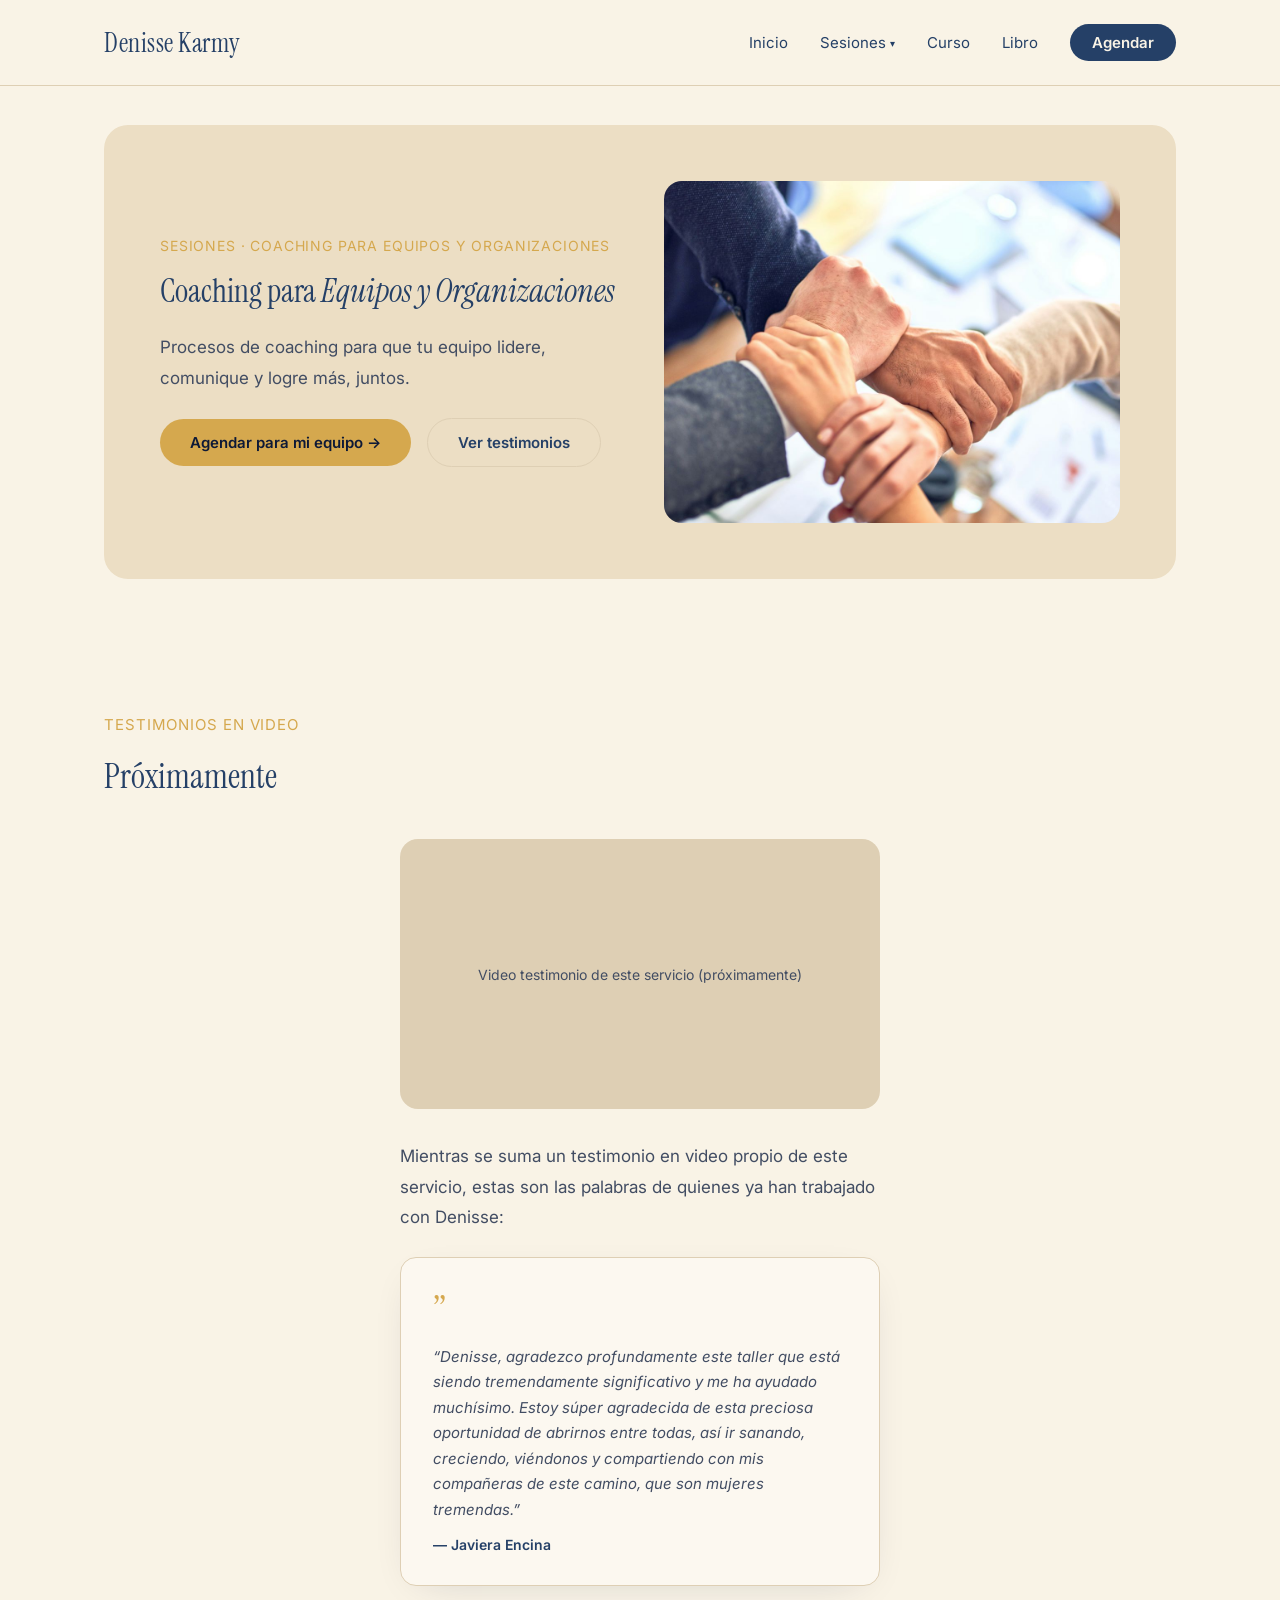
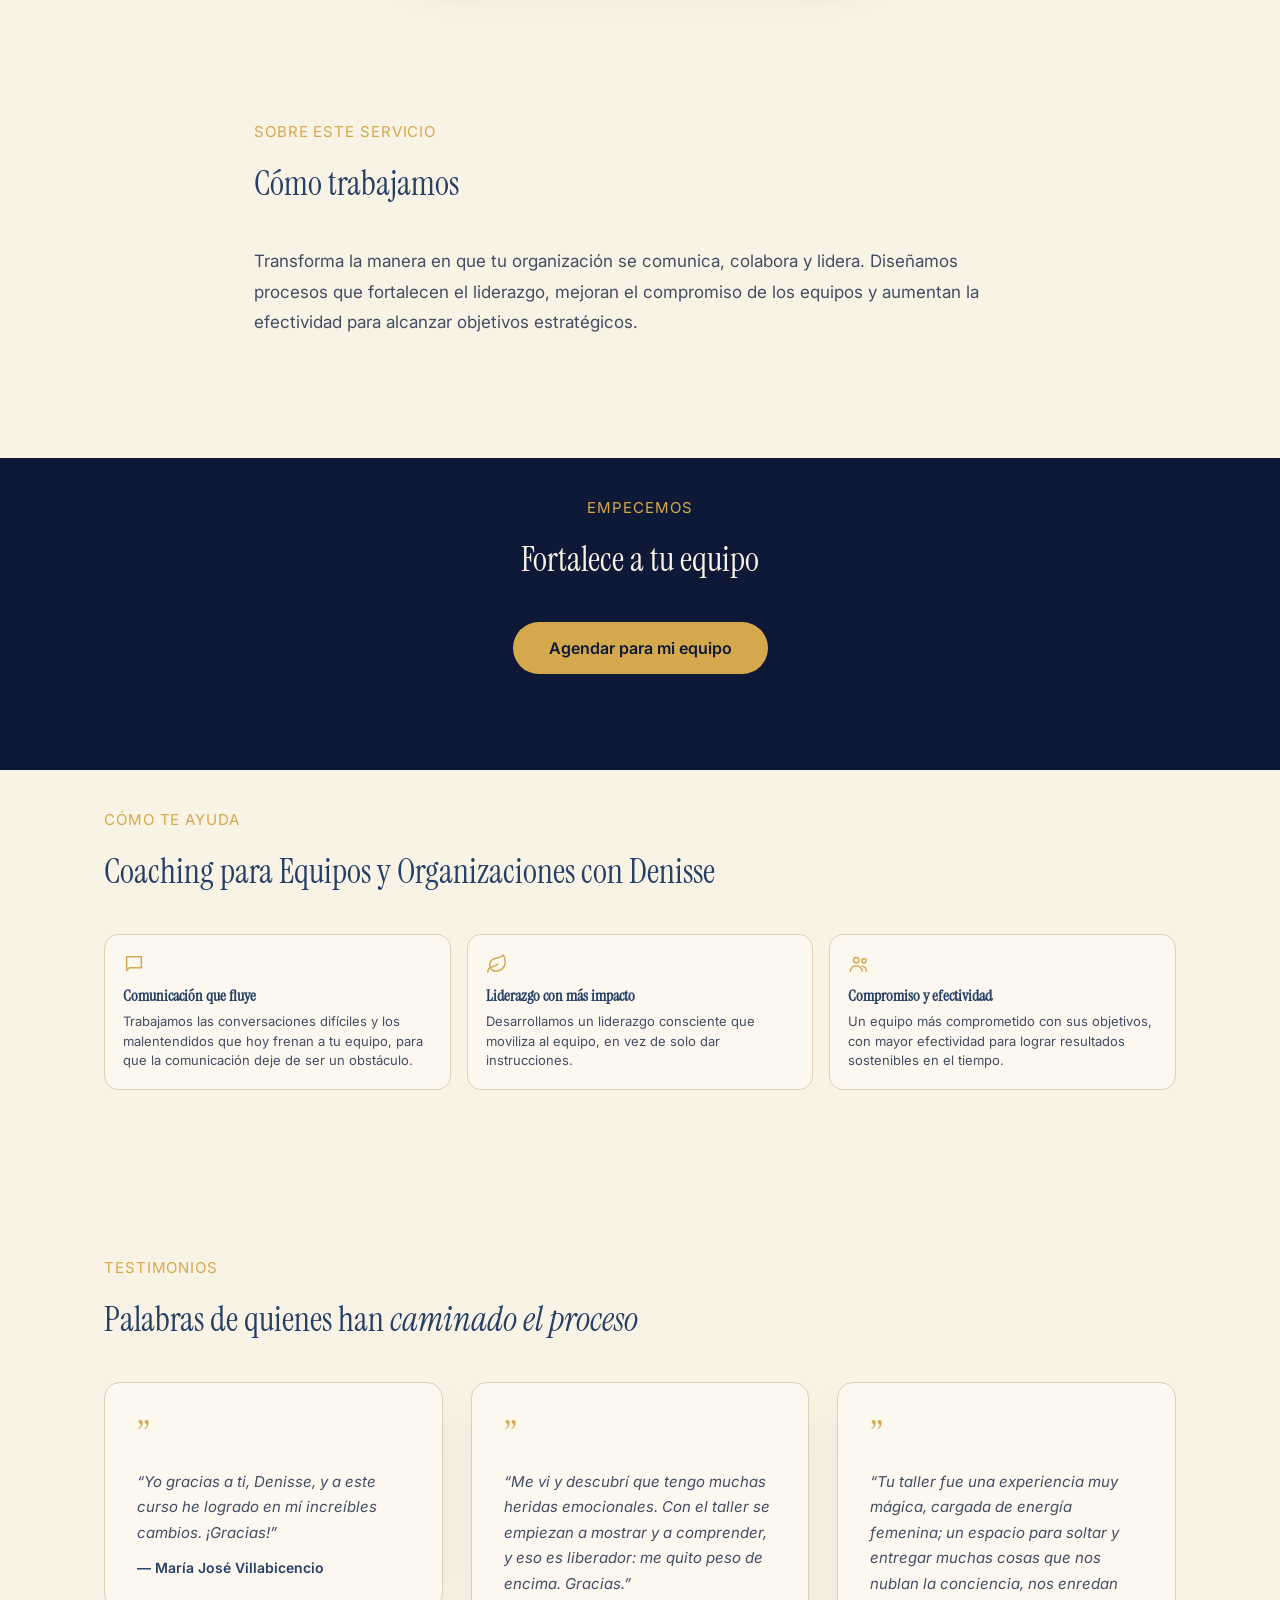
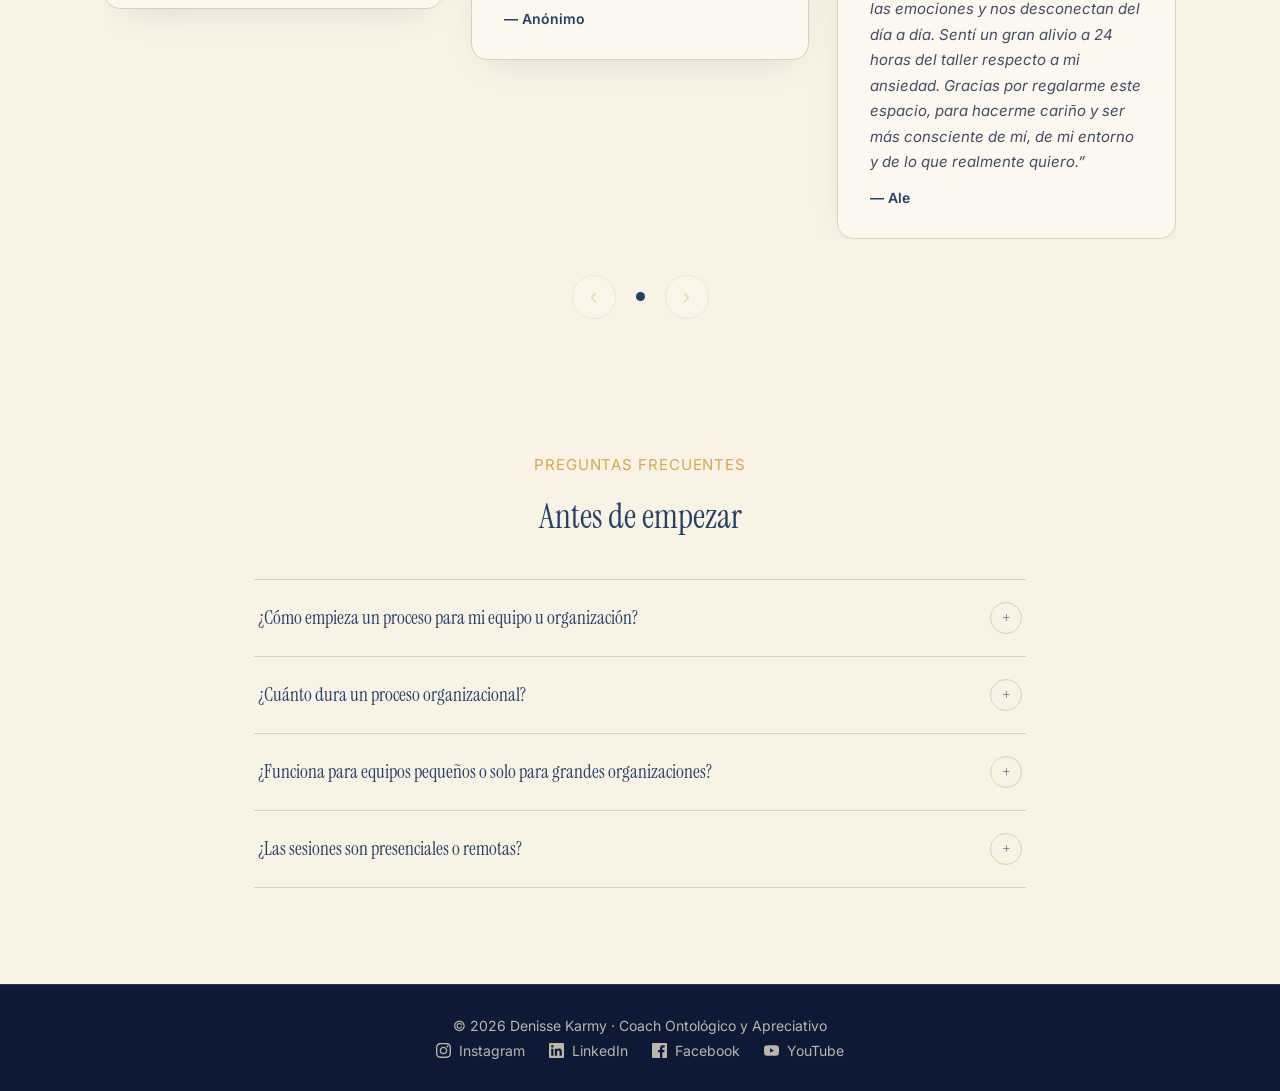
==== coaching-equipos.html @ dd07980f "Dividir sesiones.html en 4 landing pages dedicadas por servicio Reemplaza la landing unica de Sesion" ====
<!DOCTYPE html>
<html lang="es">
<head>
<meta charset="UTF-8">
<meta name="viewport" content="width=device-width, initial-scale=1.0">
<title>Coaching para Equipos y Organizaciones — Denisse Karmy</title>
<meta name="description" content="Coaching para Equipos y Organizaciones con Denisse Karmy: procesos para fortalecer liderazgo, comunicación y efectividad organizacional.">
<meta property="og:title" content="Coaching para Equipos y Organizaciones — Denisse Karmy">
<meta property="og:description" content="Transforma la manera en que tu organización se comunica, colabora y lidera.">
<meta property="og:type" content="website">
<meta property="og:image" content="img/foto_bio_3.jpg">
<meta name="robots" content="index, follow">
<link rel="preconnect" href="https://fonts.googleapis.com">
<link rel="preconnect" href="https://fonts.gstatic.com" crossorigin>
<link href="https://fonts.googleapis.com/css2?family=Inter:wght@400;500;600&family=Instrument+Serif:ital@0;1&display=swap" rel="stylesheet">
<link rel="stylesheet" href="css/style.css">
</head>
<body>

<header class="site-header">
  <div class="site-header-inner">
    <a href="index.html" class="logo">Denisse Karmy</a>
    <nav class="site-nav">
      <a href="index.html">Inicio</a>
      <div class="nav-dropdown">
        <button type="button" class="nav-dropdown-toggle" aria-expanded="false" aria-controls="sesiones-menu">
          Sesiones <span class="nav-dropdown-caret" aria-hidden="true">&#9662;</span>
        </button>
        <div class="nav-dropdown-menu" id="sesiones-menu">
          <div class="nav-dropdown-menu-inner">
            <a href="coaching-individual.html">Coaching Individual</a>
            <a href="coaching-equipos.html">Coaching para Equipos y Organizaciones</a>
            <a href="constelaciones.html">Constelaciones Sistémicas y Familiares</a>
            <a href="pnl.html">Programación Neurolingüística (PNL)</a>
          </div>
        </div>
      </div>
      <a href="curso.html">Curso</a>
      <a href="libro.html">Libro</a>
      <a href="index.html#agenda?servicio=equipos" class="nav-btn">Agendar</a>
    </nav>
  </div>
</header>

<section class="section" aria-labelledby="equipos-hero-h">
  <div class="curso-box">
    <div class="curso-grid">
      <div>
        <p class="eyebrow eyebrow-tight">Sesiones · Coaching para Equipos y Organizaciones</p>
        <h1 id="equipos-hero-h" class="curso-title">Coaching para <em class="accent-italic">Equipos y Organizaciones</em></h1>
        <p class="body-copy">Procesos de coaching para que tu equipo lidere, comunique y logre más, juntos.</p>
        <div class="curso-actions">
          <a href="index.html#agenda?servicio=equipos" class="btn btn-accent-dark">Agendar para mi equipo &#8594;</a>
          <a href="#testimonios-video-equipos-h" class="btn btn-outline">Ver testimonios</a>
        </div>
      </div>
      <img src="img/coaching_equipos_organizaciones.jpg" alt="Coaching para Equipos y Organizaciones">
    </div>
  </div>
</section>

<section class="section" aria-labelledby="testimonios-video-equipos-h">
  <p class="eyebrow">Testimonios en video</p>
  <h2 id="testimonios-video-equipos-h">Próximamente</h2>
  <!-- Gap real: aun no existe testimonio en video especifico de este servicio.
       No reasignar un video de otro servicio ni fabricar uno nuevo. -->
  <div class="video-gap">
    <div class="video-placeholder">
      <span>Video testimonio de este servicio (próximamente)</span>
    </div>
    <p class="body-copy mt-lg">Mientras se suma un testimonio en video propio de este servicio, estas son las palabras de quienes ya han trabajado con Denisse:</p>
    <blockquote class="card testimonial">
      <span class="quote-mark" aria-hidden="true">&#8221;</span>
      <p>&ldquo;Denisse, agradezco profundamente este taller que está siendo tremendamente significativo y me ha ayudado muchísimo. Estoy súper agradecida de esta preciosa oportunidad de abrirnos entre todas, así ir sanando, creciendo, viéndonos y compartiendo con mis compañeras de este camino, que son mujeres tremendas.&rdquo;</p>
      <cite>— Javiera Encina</cite>
    </blockquote>
  </div>
</section>

<section class="section section-narrow" aria-labelledby="equipos-detalle-h">
  <p class="eyebrow">Sobre este servicio</p>
  <h2 id="equipos-detalle-h">Cómo trabajamos</h2>
  <p class="body-copy">Transforma la manera en que tu organización se comunica, colabora y lidera. Diseñamos procesos que fortalecen el liderazgo, mejoran el compromiso de los equipos y aumentan la efectividad para alcanzar objetivos estratégicos.</p>
</section>

<section class="section-dark" aria-labelledby="equipos-cta-h">
  <div class="section text-center">
    <p class="eyebrow">Empecemos</p>
    <h2 id="equipos-cta-h">Fortalece a tu equipo</h2>
    <a href="index.html#agenda?servicio=equipos" class="btn btn-gold">Agendar para mi equipo</a>
  </div>
</section>

<!-- Copy borrador: Denisse debe revisar estos beneficios antes de publicar. -->
<section class="section" aria-labelledby="equipos-beneficios-h">
  <p class="eyebrow">Cómo te ayuda</p>
  <h2 id="equipos-beneficios-h">Coaching para Equipos y Organizaciones con Denisse</h2>
  <div class="credential-card-grid">
    <div class="credential-card">
      <span class="credential-card-icon" aria-hidden="true">
        <svg viewBox="0 0 24 24" width="22" height="22" fill="none" stroke="currentColor" stroke-width="1.6" stroke-linecap="round" stroke-linejoin="round"><path d="M4 4h16v12H7l-3 3z"/></svg>
      </span>
      <h3>Comunicación que fluye</h3>
      <p>Trabajamos las conversaciones difíciles y los malentendidos que hoy frenan a tu equipo, para que la comunicación deje de ser un obstáculo.</p>
    </div>
    <div class="credential-card">
      <span class="credential-card-icon" aria-hidden="true">
        <svg viewBox="0 0 24 24" width="22" height="22" fill="none" stroke="currentColor" stroke-width="1.6" stroke-linecap="round" stroke-linejoin="round"><path d="M11 20A7 7 0 0 1 9.8 6.1C15.5 5 17 4.5 19 2c1 2 2 4.2 2 8 0 5.5-4.8 10-10 10Z"/><path d="M2 21c0-3 1.9-5.4 5.1-6C9.5 14.5 12 13 13 12"/></svg>
      </span>
      <h3>Liderazgo con más impacto</h3>
      <p>Desarrollamos un liderazgo consciente que moviliza al equipo, en vez de solo dar instrucciones.</p>
    </div>
    <div class="credential-card">
      <span class="credential-card-icon" aria-hidden="true">
        <svg viewBox="0 0 24 24" width="22" height="22" fill="none" stroke="currentColor" stroke-width="1.6" stroke-linecap="round" stroke-linejoin="round"><circle cx="9" cy="8" r="3"/><path d="M2.5 20c0-3.3 2.9-6 6.5-6s6.5 2.7 6.5 6"/><circle cx="17.5" cy="8.5" r="2.3"/><path d="M15.5 14.3c2.6.4 4.5 2.5 4.5 5.7"/></svg>
      </span>
      <h3>Compromiso y efectividad</h3>
      <p>Un equipo más comprometido con sus objetivos, con mayor efectividad para lograr resultados sostenibles en el tiempo.</p>
    </div>
  </div>
</section>

<!-- Seccion de valores/medios de pago omitida a proposito: no hay precios definidos para este servicio aun. Agregar cuando Denisse confirme tarifas. -->

<section class="section" aria-labelledby="testimonios-equipos-h">
  <p class="eyebrow">Testimonios</p>
  <h2 id="testimonios-equipos-h">Palabras de quienes han <em class="accent-italic">caminado el proceso</em></h2>
  <div class="testimonial-carousel">
    <div class="testimonial-viewport">
    <div class="testimonial-track" id="testimonialTrack">
      <div class="testimonial-page">
        <blockquote class="card testimonial">
          <span class="quote-mark" aria-hidden="true">&#8221;</span>
          <p>&ldquo;Yo gracias a ti, Denisse, y a este curso he logrado en mí increíbles cambios. ¡Gracias!&rdquo;</p>
          <cite>— María José Villabicencio</cite>
        </blockquote>
        <blockquote class="card testimonial">
          <span class="quote-mark" aria-hidden="true">&#8221;</span>
          <p>&ldquo;Me vi y descubrí que tengo muchas heridas emocionales. Con el taller se empiezan a mostrar y a comprender, y eso es liberador: me quito peso de encima. Gracias.&rdquo;</p>
          <cite>— Anónimo</cite>
        </blockquote>
        <blockquote class="card testimonial">
          <span class="quote-mark" aria-hidden="true">&#8221;</span>
          <p>&ldquo;Tu taller fue una experiencia muy mágica, cargada de energía femenina; un espacio para soltar y entregar muchas cosas que nos nublan la conciencia, nos enredan las emociones y nos desconectan del día a día. Sentí un gran alivio a 24 horas del taller respecto a mi ansiedad. Gracias por regalarme este espacio, para hacerme cariño y ser más consciente de mí, de mi entorno y de lo que realmente quiero.&rdquo;</p>
          <cite>— Ale</cite>
        </blockquote>
      </div>
    </div>
    </div>

    <div class="carousel-controls">
      <button type="button" id="testimonialPrev" class="carousel-btn" aria-label="Testimonios anteriores">&#8249;</button>
      <div class="carousel-dots" id="testimonialDots"></div>
      <button type="button" id="testimonialNext" class="carousel-btn" aria-label="Testimonios siguientes">&#8250;</button>
    </div>
  </div>
</section>

<!-- Contenido borrador: Denisse debe revisar y ajustar preguntas/respuestas con su información real antes de publicar. -->
<section class="section section-narrow faq-section" aria-labelledby="faq-equipos-h">
  <p class="eyebrow">Preguntas frecuentes</p>
  <h2 id="faq-equipos-h">Antes de empezar</h2>
  <div class="faq-list">
    <div class="faq-item">
      <button type="button" class="faq-question" aria-expanded="false">
        <span>¿Cómo empieza un proceso para mi equipo u organización?</span>
        <span class="faq-icon">+</span>
      </button>
      <div class="faq-answer hidden">
        <p>Comenzamos con una conversación inicial para entender el contexto de tu equipo, los desafíos actuales y los objetivos que buscas, y desde ahí diseñamos el proceso a medida.</p>
      </div>
    </div>
    <div class="faq-item">
      <button type="button" class="faq-question" aria-expanded="false">
        <span>¿Cuánto dura un proceso organizacional?</span>
        <span class="faq-icon">+</span>
      </button>
      <div class="faq-answer hidden">
        <p>En procesos organizacionales, el acompañamiento suele desarrollarse de ocho a más sesiones para lograr resultados sostenibles.</p>
      </div>
    </div>
    <div class="faq-item">
      <button type="button" class="faq-question" aria-expanded="false">
        <span>¿Funciona para equipos pequeños o solo para grandes organizaciones?</span>
        <span class="faq-icon">+</span>
      </button>
      <div class="faq-answer hidden">
        <p>Funciona para equipos de cualquier tamaño; el proceso se adapta a la realidad y necesidades específicas de tu organización.</p>
      </div>
    </div>
    <div class="faq-item">
      <button type="button" class="faq-question" aria-expanded="false">
        <span>¿Las sesiones son presenciales o remotas?</span>
        <span class="faq-icon">+</span>
      </button>
      <div class="faq-answer hidden">
        <p>Ambas modalidades están disponibles, según lo que le acomode mejor a tu equipo.</p>
      </div>
    </div>
  </div>
</section>

<footer class="site-footer section-dark">
  <span>© 2026 Denisse Karmy · Coach Ontológico y Apreciativo</span>
  <div class="footer-links">
    <a href="https://instagram.com/corazones_intuitivos" target="_blank" rel="noopener"><span class="contact-icon" aria-hidden="true"><svg viewBox="0 0 24 24" width="15" height="15" fill="currentColor"><path d="M12 2.163c3.204 0 3.584.012 4.85.07 3.252.148 4.771 1.691 4.919 4.919.058 1.265.069 1.645.069 4.849 0 3.205-.012 3.584-.069 4.849-.149 3.225-1.664 4.771-4.919 4.919-1.266.058-1.644.07-4.85.07-3.204 0-3.584-.012-4.849-.07-3.26-.149-4.771-1.699-4.919-4.92-.058-1.265-.07-1.644-.07-4.849 0-3.204.013-3.583.07-4.849.149-3.227 1.664-4.771 4.919-4.919 1.266-.057 1.645-.069 4.849-.069zm0-2.163c-3.259 0-3.667.014-4.947.072-4.358.2-6.78 2.618-6.98 6.98-.059 1.281-.073 1.689-.073 4.948 0 3.259.014 3.668.072 4.948.2 4.358 2.618 6.78 6.98 6.98 1.281.058 1.689.072 4.948.072 3.259 0 3.668-.014 4.948-.072 4.354-.2 6.782-2.618 6.979-6.98.059-1.28.073-1.689.073-4.948 0-3.259-.014-3.667-.072-4.947-.196-4.354-2.617-6.78-6.979-6.98-1.281-.059-1.69-.073-4.949-.073zm0 5.838c-3.403 0-6.162 2.759-6.162 6.162s2.759 6.163 6.162 6.163 6.162-2.759 6.162-6.163c0-3.403-2.759-6.162-6.162-6.162zm0 10.162c-2.209 0-4-1.79-4-4 0-2.209 1.791-4 4-4s4 1.791 4 4c0 2.21-1.791 4-4 4zm6.406-11.845c-.796 0-1.441.645-1.441 1.44s.645 1.44 1.441 1.44c.795 0 1.439-.645 1.439-1.44s-.644-1.44-1.439-1.44z"/></svg></span>Instagram</a>
    <a href="https://www.linkedin.com/in/denisse-karmy-7ab96a31/" target="_blank" rel="noopener"><span class="contact-icon" aria-hidden="true"><svg viewBox="0 0 24 24" width="15" height="15" fill="currentColor"><path d="M20.447 20.452h-3.554v-5.569c0-1.328-.027-3.037-1.852-3.037-1.853 0-2.136 1.445-2.136 2.939v5.667H9.351V9h3.414v1.561h.046c.477-.9 1.637-1.85 3.37-1.85 3.601 0 4.267 2.37 4.267 5.455v6.286zM5.337 7.433c-1.144 0-2.063-.926-2.063-2.065 0-1.138.92-2.063 2.063-2.063 1.14 0 2.064.925 2.064 2.063 0 1.139-.925 2.065-2.064 2.065zm1.782 13.019H3.555V9h3.564v11.452zM22.225 0H1.771C.792 0 0 .774 0 1.729v20.542C0 23.227.792 24 1.771 24h20.451C23.2 24 24 23.227 24 22.271V1.729C24 .774 23.2 0 22.222 0h.003z"/></svg></span>LinkedIn</a>
    <a href="https://web.facebook.com/p/Corazones-intuitivos-Denisse-Karmy-100064726447124/" target="_blank" rel="noopener"><span class="contact-icon" aria-hidden="true"><svg viewBox="0 0 24 24" width="15" height="15" fill="currentColor"><path d="M22.675 0h-21.35c-.732 0-1.325.593-1.325 1.325v21.351c0 .731.593 1.324 1.325 1.324h11.495v-9.294h-3.128v-3.622h3.128v-2.671c0-3.1 1.893-4.788 4.659-4.788 1.325 0 2.463.099 2.795.143v3.24l-1.918.001c-1.504 0-1.795.715-1.795 1.763v2.313h3.587l-.467 3.622h-3.12V24h6.116c.73 0 1.323-.593 1.323-1.325v-21.35c0-.732-.593-1.325-1.325-1.325z"/></svg></span>Facebook</a>
    <a href="https://www.youtube.com/@corazonesintuitivosdenisse3266" target="_blank" rel="noopener"><span class="contact-icon" aria-hidden="true"><svg viewBox="0 0 24 24" width="15" height="15" fill="currentColor"><path d="M23.498 6.186a2.998 2.998 0 0 0-2.11-2.12C19.505 3.545 12 3.545 12 3.545s-7.505 0-9.388.521a2.998 2.998 0 0 0-2.11 2.12A31.32 31.32 0 0 0 0 12a31.32 31.32 0 0 0 .502 5.814 2.998 2.998 0 0 0 2.11 2.12c1.883.521 9.388.521 9.388.521s7.505 0 9.388-.521a2.998 2.998 0 0 0 2.11-2.12A31.32 31.32 0 0 0 24 12a31.32 31.32 0 0 0-.502-5.814zM9.75 15.568V8.432L15.818 12 9.75 15.568z"/></svg></span>YouTube</a>
  </div>
</footer>

<script src="js/main.js"></script>
</body>
</html>
---- css/style.css ----
:root {
  /* Cream + Navy + Gold palette — exact oklch tokens ported from the
     Lovable reference (flourish-web-designer/src/styles.css) so the two
     sites share identical colors without adopting its React/Tailwind stack. */
  --cream: oklch(0.965 0.018 85);
  --cream-alt: oklch(0.92 0.028 82);
  --navy: oklch(0.22 0.06 265);
  --navy-card: oklch(0.28 0.055 265);
  --gold: oklch(0.755 0.12 82);
  --gold-tint: oklch(0.905 0.038 82);

  --bg: var(--cream);
  --card-bg: oklch(0.98 0.012 85);
  --ink: oklch(0.37 0.075 258);
  --ink-soft: oklch(0.42 0.04 265);
  --border: oklch(0.86 0.04 82);
  --accent: var(--ink);
  --accent-dark: var(--gold);
  --accent-tint: var(--gold-tint);
  --on-accent: var(--cream);
  --on-navy: var(--cream);
  --on-navy-soft: oklch(0.78 0.02 88);
  --error: oklch(0.55 0.22 27);

  --shadow-soft: 0 10px 40px -20px oklch(0.22 0.06 265 / 0.2);
  --shadow-elegant: 0 30px 80px -30px oklch(0.22 0.06 265 / 0.4);
}

* { box-sizing: border-box; }

::selection {
  background: var(--gold);
  color: var(--navy);
}

body {
  margin: 0;
  background: var(--bg);
  color: var(--ink);
  font-family: 'Inter', sans-serif;
}

a { color: inherit; }
a:hover { color: var(--accent-dark); }

:focus-visible {
  outline: 2px solid var(--gold);
  outline-offset: 2px;
}

.accent-italic {
  font-style: italic;
}

.section-dark .accent-italic { color: var(--gold); }

.hidden { display: none !important; }
.text-center { text-align: center; }
.text-center .hero-actions { justify-content: center; }

.eyebrow {
  font-size: 15px;
  letter-spacing: 0.06em;
  text-transform: uppercase;
  color: var(--accent-dark);
  margin: 0 0 20px 0;
}

.eyebrow-tight { font-size: 14px; margin-bottom: 16px; }
.eyebrow-lg { font-size: 19px; }

.body-copy {
  font-size: 17px;
  line-height: 1.8;
  color: var(--ink-soft);
  margin: 0 0 24px 0;
}

.btn {
  display: inline-block;
  font-weight: 600;
  font-size: 16px;
  padding: 16px 36px;
  border-radius: 100px;
  text-decoration: none;
  border: none;
  cursor: pointer;
}

.btn-accent { background: var(--accent); color: var(--on-accent); }
.btn-accent-dark { background: var(--accent-dark); color: var(--navy); font-size: 15px; padding: 14px 30px; }
.btn-gold { background: var(--gold); color: var(--navy); }
.btn-outline {
  background: transparent;
  color: var(--ink);
  border: 1px solid var(--border);
}
.section-dark .btn-outline { color: var(--on-navy); border-color: rgba(245, 240, 228, 0.3); }

/* Header */
.site-header {
  position: sticky;
  top: 0;
  z-index: 100;
  background: var(--bg);
  box-shadow: 0 1px 0 var(--border);
}

.site-header-inner {
  display: flex;
  align-items: center;
  justify-content: space-between;
  padding: 24px 64px;
  max-width: 1200px;
  margin: 0 auto;
}

.logo {
  font-family: 'Instrument Serif', serif;
  font-size: 26px;
  letter-spacing: 0.02em;
  text-decoration: none;
  color: inherit;
}

.mt-lg { margin-top: 32px; }

.site-nav { display: flex; align-items: center; gap: 32px; font-size: 15px; flex-wrap: wrap; }
.site-nav a { text-decoration: none; }

.site-nav .nav-btn {
  background: var(--accent);
  color: var(--on-accent);
  padding: 9px 22px;
  border-radius: 100px;
  font-weight: 600;
}

.site-nav .nav-btn:hover { color: var(--on-accent); opacity: 0.85; }

/* Nav dropdown (Sesiones -> 4 landing pages) */
.nav-dropdown { position: relative; }
.nav-dropdown-toggle {
  font: inherit;
  color: inherit;
  background: none;
  border: none;
  cursor: pointer;
  display: inline-flex;
  align-items: center;
  gap: 4px;
  padding: 0;
}
.nav-dropdown-caret { font-size: 10px; transition: transform 0.2s ease; }
.nav-dropdown.is-open .nav-dropdown-caret { transform: rotate(180deg); }

.nav-dropdown-menu {
  position: absolute;
  top: 100%;
  left: 50%;
  transform: translateX(-50%);
  padding-top: 14px;
  min-width: 260px;
  opacity: 0;
  visibility: hidden;
  pointer-events: none;
  transition: opacity 0.15s ease;
  z-index: 110;
}
/* The 14px gap above lives inside .nav-dropdown-menu (not as a top offset)
   so it's part of the same hoverable box as the visible card below: moving
   the cursor from the toggle button down into the menu never crosses a dead
   zone that isn't covered by either element, which is what was breaking
   hover-to-open (it worked only via click before this). */
.nav-dropdown-menu-inner {
  background: var(--card-bg);
  border: 1px solid var(--border);
  border-radius: 14px;
  box-shadow: var(--shadow-elegant);
  padding: 10px;
  display: flex;
  flex-direction: column;
}
.nav-dropdown-menu-inner a { padding: 10px 14px; border-radius: 8px; font-size: 14px; white-space: nowrap; text-decoration: none; }
.nav-dropdown-menu-inner a:hover { background: var(--accent-tint); }

.nav-dropdown.is-open .nav-dropdown-menu,
.nav-dropdown:hover .nav-dropdown-menu,
.nav-dropdown:focus-within .nav-dropdown-menu { opacity: 1; visibility: visible; pointer-events: auto; }

/* Dark (navy) section variant */
.section-dark {
  background: var(--navy);
  color: var(--on-navy);
}

.section-dark h2, .section-dark h3 { color: var(--on-navy); }
.section-dark p, .section-dark .body-copy { color: var(--on-navy-soft); }
.section-dark .eyebrow { color: var(--gold); }

.section-dark .card {
  background: var(--navy-card);
  border-color: rgba(245, 240, 228, 0.1);
  box-shadow: none;
}

.section-dark .card p { color: var(--on-navy-soft); }

/* Keyword marquee band */
.marquee-band {
  background: var(--cream-alt);
  border-top: 1px solid var(--border);
  border-bottom: 1px solid var(--border);
  padding: 20px 0;
  overflow: hidden;
}

.marquee-band ul {
  list-style: none;
  margin: 0;
  padding: 0;
  display: flex;
  justify-content: center;
  flex-wrap: wrap;
  gap: 14px;
  max-width: 1200px;
  margin: 0 auto;
  padding: 0 32px;
}

.marquee-band li {
  font-size: 13px;
  letter-spacing: 0.12em;
  text-transform: uppercase;
  color: var(--ink-soft);
  display: flex;
  align-items: center;
  gap: 14px;
}

.marquee-band li::after {
  content: '✦';
  color: var(--gold);
  margin-left: 14px;
  font-size: 11px;
}

.marquee-band li:last-child::after { content: none; margin-left: 0; }

/* Hero */
.hero {
  max-width: 1200px;
  margin: 0 auto;
  padding: 40px 64px 96px;
  display: grid;
  grid-template-columns: 1.3fr 0.7fr;
  gap: 64px;
  align-items: center;
}

.hero h1 {
  font-family: 'Instrument Serif', serif;
  font-size: 56px;
  line-height: 1.15;
  margin: 0 0 28px 0;
  max-width: 520px;
  font-weight: 400;
}

.hero .lead {
  font-size: 17px;
  line-height: 1.7;
  color: var(--ink-soft);
  max-width: 480px;
  margin: 0 0 36px 0;
}

.hero-actions { display: flex; gap: 16px; flex-wrap: wrap; }

.hero-photo-wrap { position: relative; }

.hero-photo {
  width: 100%;
  aspect-ratio: 3 / 4;
  height: auto;
  object-fit: cover;
  border-radius: 24px;
}

.hero-badge {
  position: absolute;
  left: -24px;
  bottom: 32px;
  background: var(--navy);
  color: var(--on-navy);
  padding: 18px 24px;
  border-radius: 14px;
  box-shadow: var(--shadow-elegant);
  display: flex;
  flex-direction: column;
  gap: 4px;
  max-width: 220px;
}

.hero-badge-quote {
  font-family: 'Instrument Serif', serif;
  font-style: italic;
  font-size: 18px;
}

.hero-badge-sub {
  font-size: 11px;
  letter-spacing: 0.1em;
  text-transform: uppercase;
  color: var(--gold);
}

/* Sobre mí (about-hero) */
.about-hero {
  max-width: 1200px;
  margin: 0 auto;
  padding: 40px 64px 96px;
  display: grid;
  grid-template-columns: 1.3fr 0.7fr;
  gap: 64px;
  align-items: start;
}

.about-hero h2 {
  font-family: 'Instrument Serif', serif;
  font-size: 42px;
  font-weight: 400;
  margin: 0 0 12px 0;
}

.about-tagline {
  font-size: 22px;
  font-weight: 600;
  color: var(--accent-dark);
  line-height: 1.35;
  margin: 0 0 20px 0;
}

.about-divider {
  width: 48px;
  height: 2px;
  background: var(--accent-dark);
  margin: 0 0 24px 0;
}

.about-features {
  display: flex;
  flex-direction: column;
  gap: 20px;
  margin: 28px 0;
}

.about-feature {
  display: flex;
  gap: 14px;
  align-items: flex-start;
}

.about-feature-icon {
  flex-shrink: 0;
  width: 36px;
  height: 36px;
  border-radius: 50%;
  border: 1px solid var(--border);
  display: flex;
  align-items: center;
  justify-content: center;
  color: var(--accent-dark);
}

.about-feature p {
  margin: 0;
  font-size: 15px;
  line-height: 1.6;
  color: var(--ink-soft);
}

.about-feature strong { color: var(--ink); }
.about-feature-highlight { color: var(--accent-dark); font-weight: 600; text-decoration: none; }
a.about-feature-highlight:hover { text-decoration: underline; }

.credential-card-grid {
  display: grid;
  grid-template-columns: repeat(auto-fit, minmax(190px, 1fr));
  gap: 16px;
  margin: 32px 0;
}

.credential-card {
  border: 1px solid var(--border);
  border-radius: 14px;
  padding: 18px;
  background: var(--card-bg);
}

.credential-card-icon {
  display: inline-flex;
  color: var(--accent-dark);
  margin-bottom: 10px;
}

.credential-card h3 {
  font-family: 'Instrument Serif', serif;
  font-size: 16px;
  font-weight: 600;
  margin: 0 0 6px 0;
  color: var(--ink);
}

.credential-card p {
  font-size: 13px;
  line-height: 1.5;
  color: var(--ink-soft);
  margin: 0;
}

.about-quote {
  font-family: 'Instrument Serif', serif;
  font-style: italic;
  font-size: 19px;
  color: var(--ink-soft);
  margin: 8px 0 32px 0;
}

/* Sections */
.section {
  max-width: 1200px;
  margin: 0 auto;
  padding: 40px 64px 96px;
}

.section-narrow { max-width: 900px; }

#proceso-h { margin-top: 40px; }

.credential-pills { display: flex; flex-wrap: wrap; gap: 12px; margin-top: 8px; }

.credential-pill {
  font-size: 14px;
  color: var(--ink);
  border: 1px solid var(--border);
  border-radius: 10px;
  padding: 12px 18px;
}

.credential-check { color: var(--gold); font-weight: 600; }

#servicios, #libro, #faq, #agenda { scroll-margin-top: 84px; }

.section h2 {
  font-family: 'Instrument Serif', serif;
  font-size: 34px;
  margin: 0 0 40px 0;
  font-weight: 400;
}

/* Cards / grid */
.card-grid {
  display: grid;
  grid-template-columns: repeat(auto-fit, minmax(280px, 1fr));
  gap: 28px;
  align-items: start;
}

.card-grid-services {
  grid-template-columns: repeat(auto-fit, minmax(400px, 1fr));
  align-items: stretch;
}

.card-grid-services .card { display: flex; flex-direction: column; }
.card-grid-services .card p { flex-grow: 1; }

.service-card { position: relative; }

.service-number {
  font-family: 'Instrument Serif', serif;
  font-size: 14px;
  color: var(--gold);
  letter-spacing: 0.05em;
}

.service-links {
  display: flex;
  flex-wrap: wrap;
  gap: 10px 20px;
  margin-top: auto;
}

.service-link {
  color: var(--gold);
  text-decoration: none;
  font-size: 14px;
  font-weight: 600;
  margin-top: auto;
}

.service-link:hover { color: var(--gold); text-decoration: underline; }

.service-photo-placeholder {
  width: 100%;
  height: 200px;
  border-radius: 12px;
  background: rgba(245, 240, 228, 0.06);
  border: 1px dashed rgba(245, 240, 228, 0.25);
  color: var(--gold);
  display: flex;
  align-items: center;
  justify-content: center;
}

.card {
  background: var(--card-bg);
  border: 1px solid var(--border);
  border-radius: 16px;
  padding: 32px;
  display: flex;
  flex-direction: column;
  gap: 14px;
  margin: 0;
  box-shadow: var(--shadow-soft);
}

.card img {
  width: 100%;
  height: 200px;
  display: block;
  object-fit: cover;
  border-radius: 12px;
}

.card h3 {
  font-family: 'Instrument Serif', serif;
  font-size: 21px;
  margin: 0;
  font-weight: 400;
}

.card p { font-size: 15px; line-height: 1.6; color: var(--ink-soft); margin: 0; }

.quote-mark {
  font-family: 'Instrument Serif', serif;
  font-size: 40px;
  line-height: 1;
  color: var(--gold);
  display: block;
}

.testimonial p { font-style: italic; font-size: 15px; line-height: 1.7; color: var(--ink-soft); }
.testimonial cite { font-size: 14px; font-weight: 600; color: var(--ink); font-style: normal; }

/* Video testimonial (click-to-load YouTube facade) */
.video-testimonial { align-items: center; text-align: center; }
.video-testimonial cite { font-size: 14px; font-weight: 600; color: var(--ink); font-style: normal; }

.video-testimonial-frame {
  position: relative;
  width: 100%;
  max-width: 260px;
  aspect-ratio: 9 / 16;
  border-radius: 12px;
  overflow: hidden;
  background: var(--border);
  margin: 0 auto;
}

.video-thumb {
  position: absolute;
  inset: 0;
  width: 100%;
  height: 100%;
  border: 0;
  padding: 0;
  margin: 0;
  cursor: pointer;
  background: none;
  display: block;
}

.video-thumb img {
  width: 100%;
  height: 100%;
  object-fit: cover;
  display: block;
}

.play-btn {
  position: absolute;
  top: 50%;
  left: 50%;
  transform: translate(-50%, -50%);
  width: 56px;
  height: 56px;
  border-radius: 50%;
  background: rgba(23, 31, 59, 0.75);
  color: #fff;
  display: flex;
  align-items: center;
  justify-content: center;
  font-size: 20px;
  padding-left: 4px;
}

.video-testimonial-frame iframe {
  position: absolute;
  inset: 0;
  width: 100%;
  height: 100%;
  border: 0;
}

/* Testimonial carousel */
.testimonial-viewport {
  overflow: hidden;
  transition: height 0.35s ease;
}

.testimonial-track {
  display: flex;
  align-items: flex-start;
  transition: transform 0.45s ease;
}

.testimonial-page {
  flex: 0 0 100%;
  display: grid;
  grid-template-columns: repeat(3, 1fr);
  gap: 28px;
  align-items: start;
}

.carousel-controls {
  display: flex;
  align-items: center;
  justify-content: center;
  gap: 20px;
  margin-top: 36px;
}

.carousel-btn {
  width: 44px;
  height: 44px;
  border-radius: 50%;
  border: 1px solid var(--border);
  background: var(--card-bg);
  color: var(--accent-dark);
  font-size: 22px;
  line-height: 1;
  cursor: pointer;
  display: flex;
  align-items: center;
  justify-content: center;
}

.carousel-btn:hover:not(:disabled) { background: var(--accent-tint); }
.carousel-btn:disabled { opacity: 0.35; cursor: default; }

.carousel-dots {
  display: flex;
  gap: 10px;
}

.carousel-dots button {
  width: 9px;
  height: 9px;
  border-radius: 50%;
  border: none;
  padding: 0;
  background: var(--border);
  cursor: pointer;
}

.carousel-dots button.active { background: var(--accent); }

@media (max-width: 860px) {
  .testimonial-page { grid-template-columns: 1fr; gap: 20px; }
}

/* Curso */
.curso-box {
  max-width: 1200px;
  margin: 0 auto;
  background: var(--accent-tint);
  border-radius: 24px;
  padding: 56px;
}

.curso-grid {
  display: grid;
  grid-template-columns: 1fr 1fr;
  gap: 48px;
  align-items: center;
}

.curso-title { font-family: 'Instrument Serif', serif; font-size: 32px; margin: 0 0 20px 0; font-weight: 400; }

.curso-actions { display: flex; flex-wrap: wrap; gap: 16px; align-items: center; }
.curso-actions .btn { font-size: 15px; padding: 14px 30px; }

.curso-grid img, .curso-grid .service-photo-placeholder {
  width: 100%;
  height: auto;
  aspect-ratio: 4 / 3;
  object-fit: cover;
  border-radius: 18px;
}

.curso-grid .service-photo-placeholder {
  background: var(--card-bg);
  border-color: var(--border);
}

.video-gap { max-width: 480px; margin: 0 auto; }

.video-placeholder {
  position: relative;
  width: 100%;
  padding-top: 56.25%;
  border-radius: 18px;
  overflow: hidden;
  background: var(--border);
}

.video-placeholder span {
  position: absolute;
  inset: 0;
  display: flex;
  align-items: center;
  justify-content: center;
  color: var(--ink-soft);
  font-size: 14px;
  text-align: center;
  padding: 16px;
}

.curso-details {
  margin-top: 40px;
  padding-top: 40px;
  border-top: 1px solid var(--accent-dark);
  display: grid;
  grid-template-columns: repeat(auto-fit, minmax(220px, 1fr));
  gap: 32px;
}

.curso-details h3 { font-family: 'Instrument Serif', serif; font-size: 19px; margin: 0 0 10px 0; font-weight: 400; }
.curso-details p { font-size: 14px; line-height: 1.7; color: var(--ink); margin: 0; }

/* Libro */
.libro-grid {
  display: grid;
  grid-template-columns: 0.55fr 1fr;
  gap: 56px;
  align-items: center;
}

.libro-grid img {
  width: 100%;
  max-width: 340px;
  height: auto;
  border-radius: 12px;
  box-shadow: var(--shadow-elegant);
}

.libro-grid h2 { font-family: 'Instrument Serif', serif; font-size: 32px; margin: 0 0 20px 0; font-weight: 400; }

/* FAQ */
.faq-section { text-align: center; }
.faq-section .eyebrow { text-align: center; }

.faq-list {
  text-align: left;
  margin-top: 32px;
  border-top: 1px solid var(--border);
}

.faq-item { border-bottom: 1px solid var(--border); }

.faq-question {
  width: 100%;
  display: flex;
  align-items: center;
  justify-content: space-between;
  gap: 16px;
  padding: 22px 4px;
  background: none;
  border: none;
  cursor: pointer;
  text-align: left;
  font-family: 'Instrument Serif', serif;
  font-size: 19px;
  color: var(--ink);
}

.faq-icon {
  flex-shrink: 0;
  width: 32px;
  height: 32px;
  border-radius: 50%;
  border: 1px solid var(--border);
  display: flex;
  align-items: center;
  justify-content: center;
  font-size: 16px;
  color: var(--ink);
}

.faq-question[aria-expanded="true"] .faq-icon {
  background: var(--gold);
  border-color: var(--gold);
  color: var(--navy);
}

.faq-answer { padding: 0 4px 22px; }
.faq-answer p { margin: 0; color: var(--ink-soft); font-size: 15px; line-height: 1.7; }

/* Agenda */
.agenda-grid {
  display: grid;
  grid-template-columns: 1fr 1fr;
  gap: 64px;
  align-items: start;
}

.contact-list {
  display: flex;
  flex-direction: column;
  gap: 12px;
  font-size: 15px;
}

.contact-link {
  display: flex;
  align-items: center;
  gap: 10px;
  color: var(--on-navy-soft);
  text-decoration: none;
}

.contact-link:hover { color: var(--gold); }

.contact-icon {
  flex-shrink: 0;
  display: flex;
  color: var(--gold);
}

.form-card {
  background: rgba(245, 240, 228, 0.06);
  border: 1px solid rgba(245, 240, 228, 0.18);
  border-radius: 20px;
  padding: 36px;
  backdrop-filter: blur(6px);
}

#agendaForm { display: flex; flex-direction: column; gap: 16px; }

#agendaForm label { display: flex; flex-direction: column; gap: 6px; font-size: 14px; font-weight: 600; color: var(--on-navy); }

#agendaForm input, #agendaForm select, #agendaForm textarea {
  padding: 13px 15px;
  border-radius: 10px;
  border: 1px solid rgba(245, 240, 228, 0.25);
  font-size: 15px;
  font-family: inherit;
  outline: none;
  background: rgba(245, 240, 228, 0.08);
  color: var(--on-navy);
}

#agendaForm input::placeholder, #agendaForm textarea::placeholder { color: var(--on-navy-soft); }
#agendaForm select option { color: var(--ink); }

#agendaForm textarea { resize: vertical; }

#agendaSubmitBtn {
  margin-top: 6px;
  background: var(--gold);
  color: var(--navy);
  font-weight: 600;
  font-size: 16px;
  padding: 16px;
  border-radius: 10px;
  border: none;
  cursor: pointer;
}

#agendaSubmitBtn:disabled { opacity: 0.7; cursor: default; }

.error { font-size: 13px; color: var(--error); text-align: center; margin: 0; }

.success { padding: 32px 8px; text-align: center; }

.success .check {
  width: 52px;
  height: 52px;
  border-radius: 50%;
  background: var(--accent-tint);
  color: var(--accent-dark);
  font-size: 24px;
  font-weight: 700;
  display: flex;
  align-items: center;
  justify-content: center;
  margin: 0 auto 20px;
}

.success h3 { font-family: 'Instrument Serif', serif; font-size: 22px; margin: 0 0 10px 0; font-weight: 400; }
.success p { color: var(--ink-soft); font-size: 15px; line-height: 1.5; margin: 0; }

.section-dark .success .check { background: var(--gold); color: var(--navy); }
.section-dark .success h3 { color: var(--on-navy); }
.section-dark .success p { color: var(--on-navy-soft); }

/* Footer */
.site-footer {
  border-top: 1px solid rgba(245, 240, 228, 0.12);
  padding: 32px 64px;
  text-align: center;
  font-size: 14px;
  color: var(--on-navy-soft);
  display: flex;
  flex-direction: column;
  gap: 8px;
}

.footer-links { display: flex; justify-content: center; gap: 24px; flex-wrap: wrap; }
.footer-links a { display: inline-flex; align-items: center; gap: 8px; text-decoration: none; color: var(--on-navy-soft); }
.footer-links a:hover { color: var(--gold); }
.footer-links a .contact-icon { color: inherit; }

/* Responsive */
@media (max-width: 860px) {
  .site-header-inner, .hero, .about-hero, .section, .site-footer { padding-left: 24px; padding-right: 24px; }

  .hero { grid-template-columns: 1fr; gap: 32px; padding-top: 24px; }
  .hero h1 { font-size: 38px; max-width: none; }
  .hero .lead { max-width: none; }
  .hero-photo-wrap { max-width: 320px; margin: 0 auto; }
  .hero-photo { aspect-ratio: 3 / 4; }
  .hero-badge { left: 12px; right: 12px; bottom: 16px; max-width: none; }

  .about-hero { grid-template-columns: 1fr; gap: 32px; }
  .about-hero h2 { font-size: 32px; }
  .about-tagline { font-size: 19px; }
  .about-hero .hero-photo { max-width: 320px; margin: 0 auto; order: -1; }

  .curso-box { padding: 32px 24px; }
  .curso-grid { grid-template-columns: 1fr; }

  .card-grid-services { grid-template-columns: 1fr; }

  .libro-grid { grid-template-columns: 1fr; }
  .libro-grid img { max-width: 280px; margin: 0 auto; }

  .agenda-grid { grid-template-columns: 1fr; gap: 40px; }

  .site-nav { gap: 20px; }

  .nav-dropdown-menu {
    position: static;
    transform: none;
    padding-top: 0;
    min-width: 0;
    display: none;
    opacity: 1;
    visibility: visible;
    pointer-events: auto;
  }
  .nav-dropdown-menu-inner {
    background: none;
    border: none;
    box-shadow: none;
    padding: 4px 0 4px 12px;
  }
  .nav-dropdown.is-open .nav-dropdown-menu { display: flex; }
}

@media (max-width: 480px) {
  .site-header-inner { flex-direction: column; gap: 12px; padding-top: 16px; padding-bottom: 16px; }
  .hero h1 { font-size: 30px; }
}
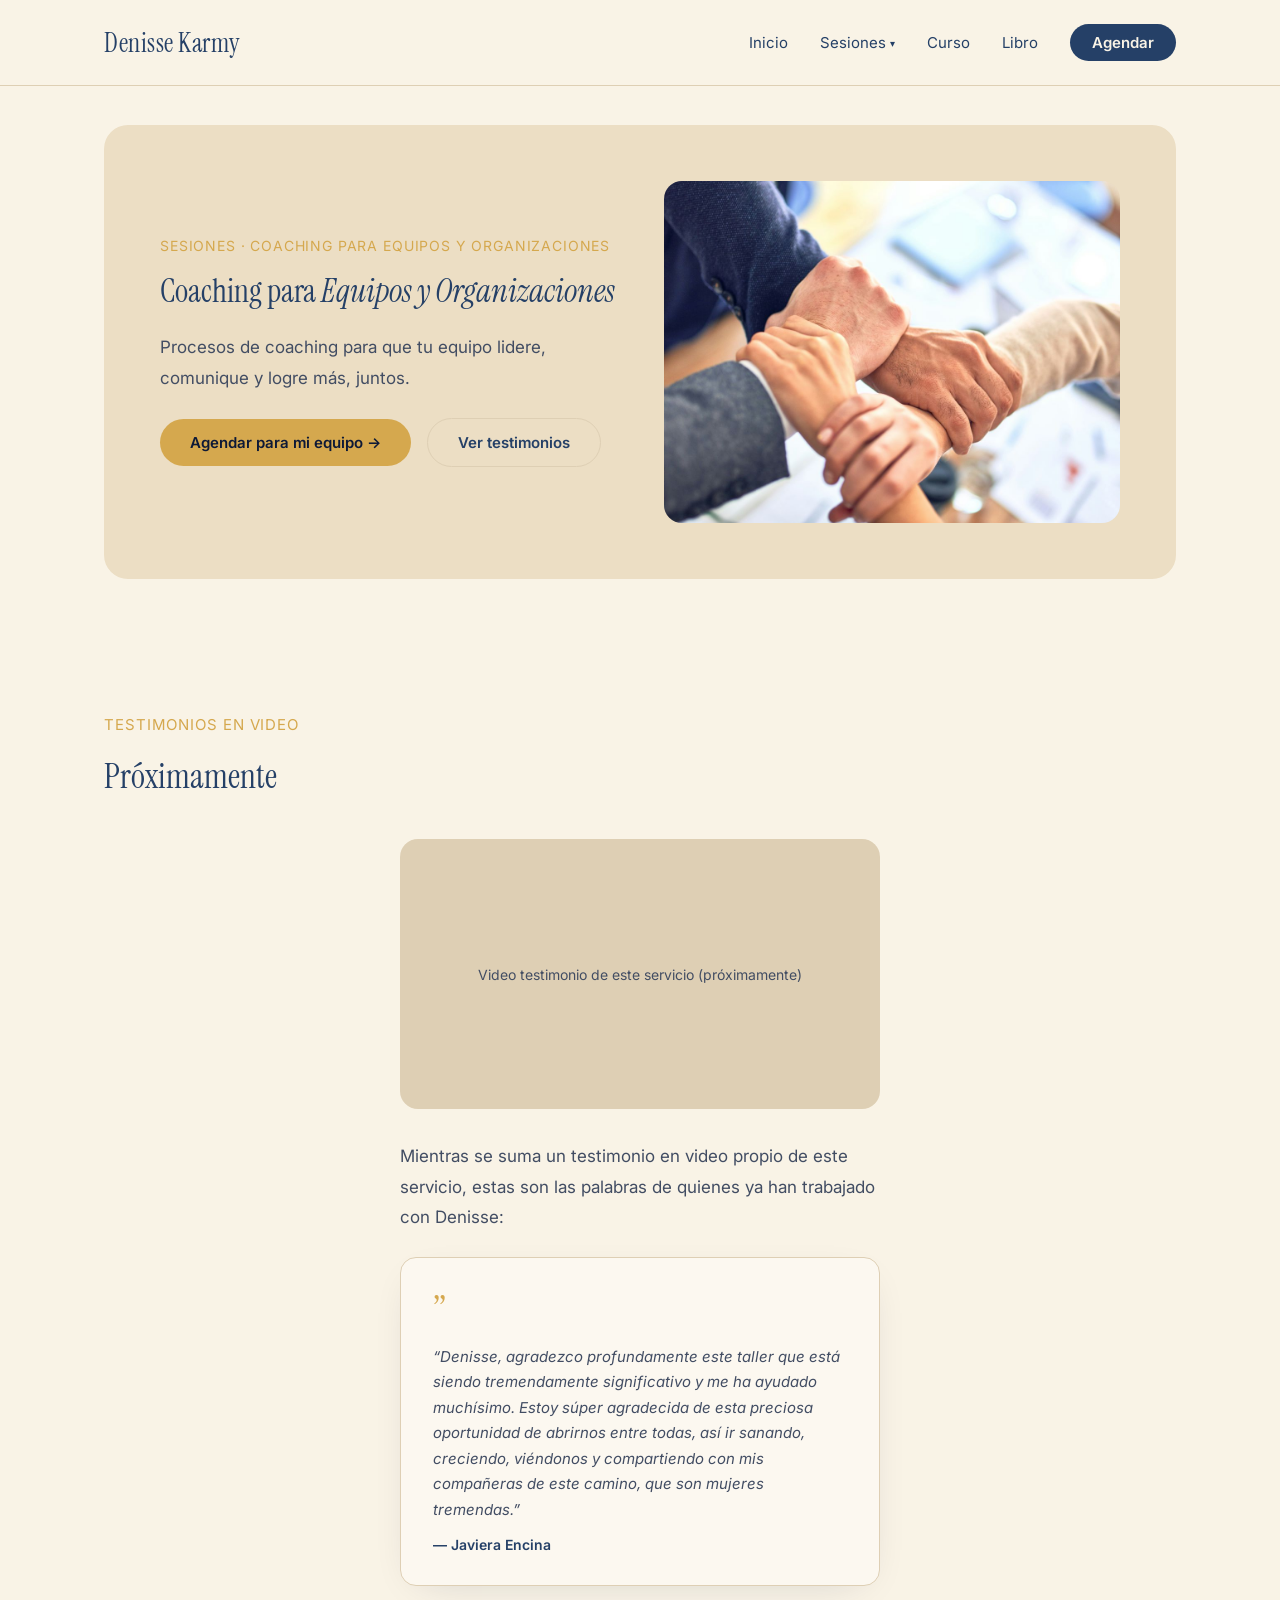
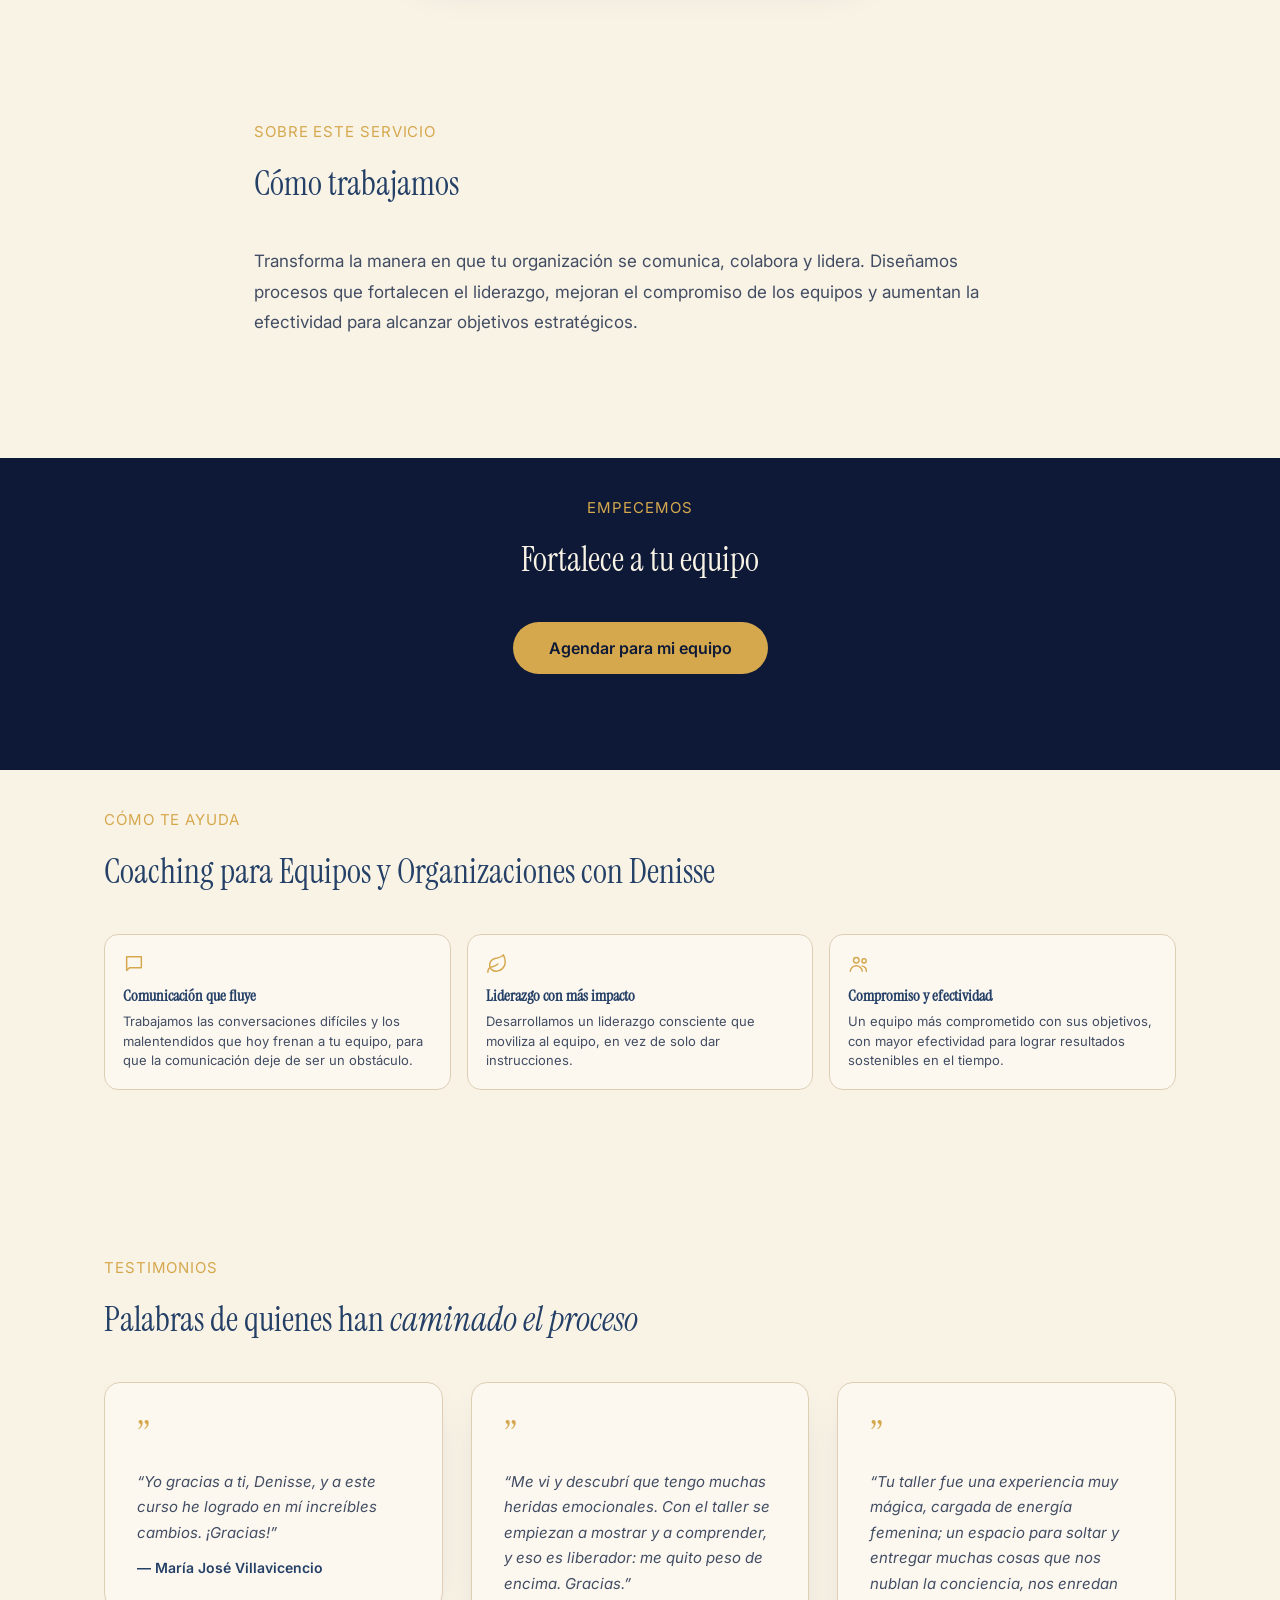
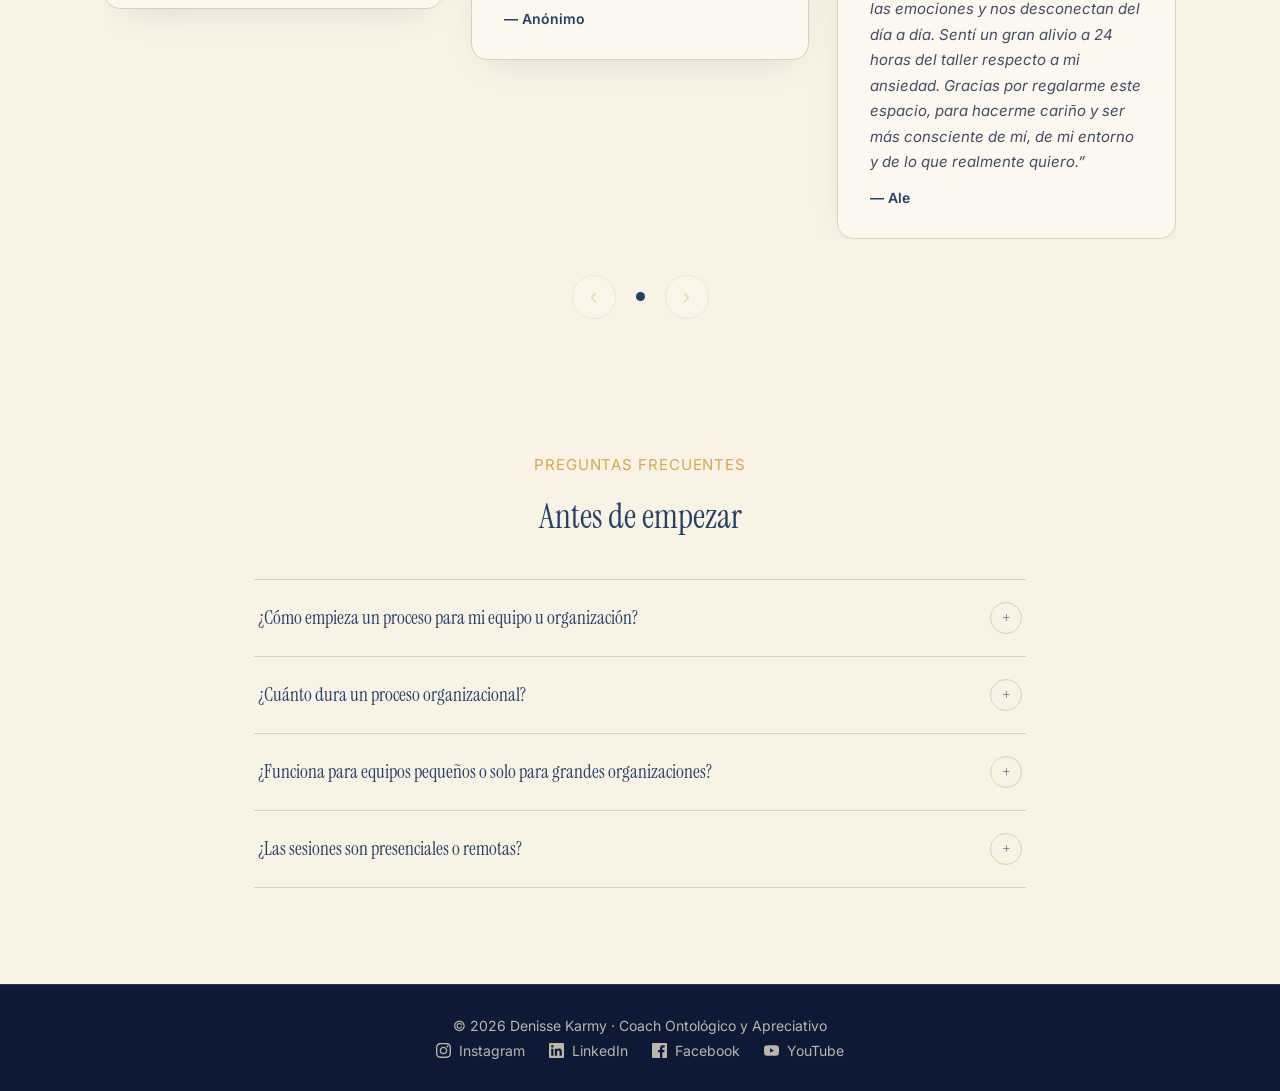
==== commit 350c4afd: "Corregir apellido de Maria Jose Villavicencio en los testimonios Se corrige la falta ortografica "Vi" ====
--- a/coaching-equipos.html
+++ b/coaching-equipos.html
@@ -132,7 +132,7 @@
         <blockquote class="card testimonial">
           <span class="quote-mark" aria-hidden="true">&#8221;</span>
           <p>&ldquo;Yo gracias a ti, Denisse, y a este curso he logrado en mí increíbles cambios. ¡Gracias!&rdquo;</p>
-          <cite>— María José Villabicencio</cite>
+          <cite>— María José Villavicencio</cite>
         </blockquote>
         <blockquote class="card testimonial">
           <span class="quote-mark" aria-hidden="true">&#8221;</span>
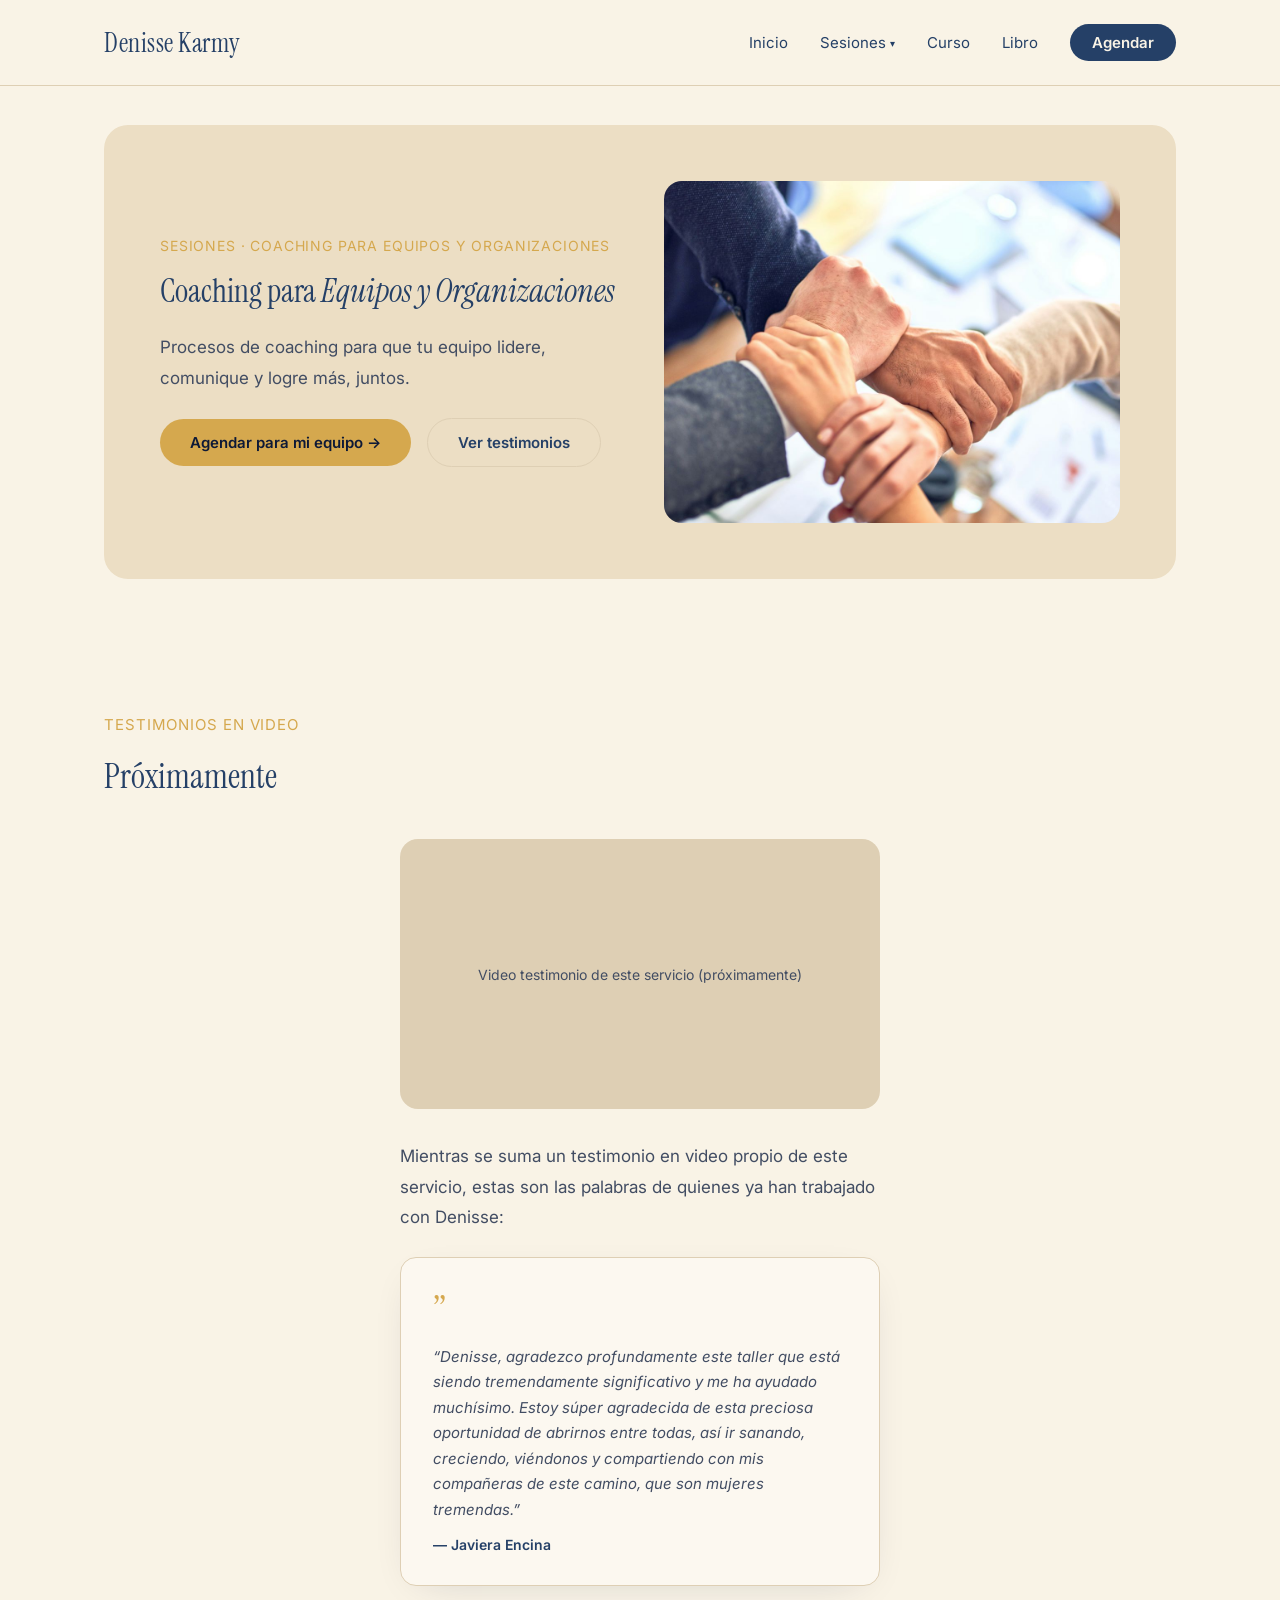
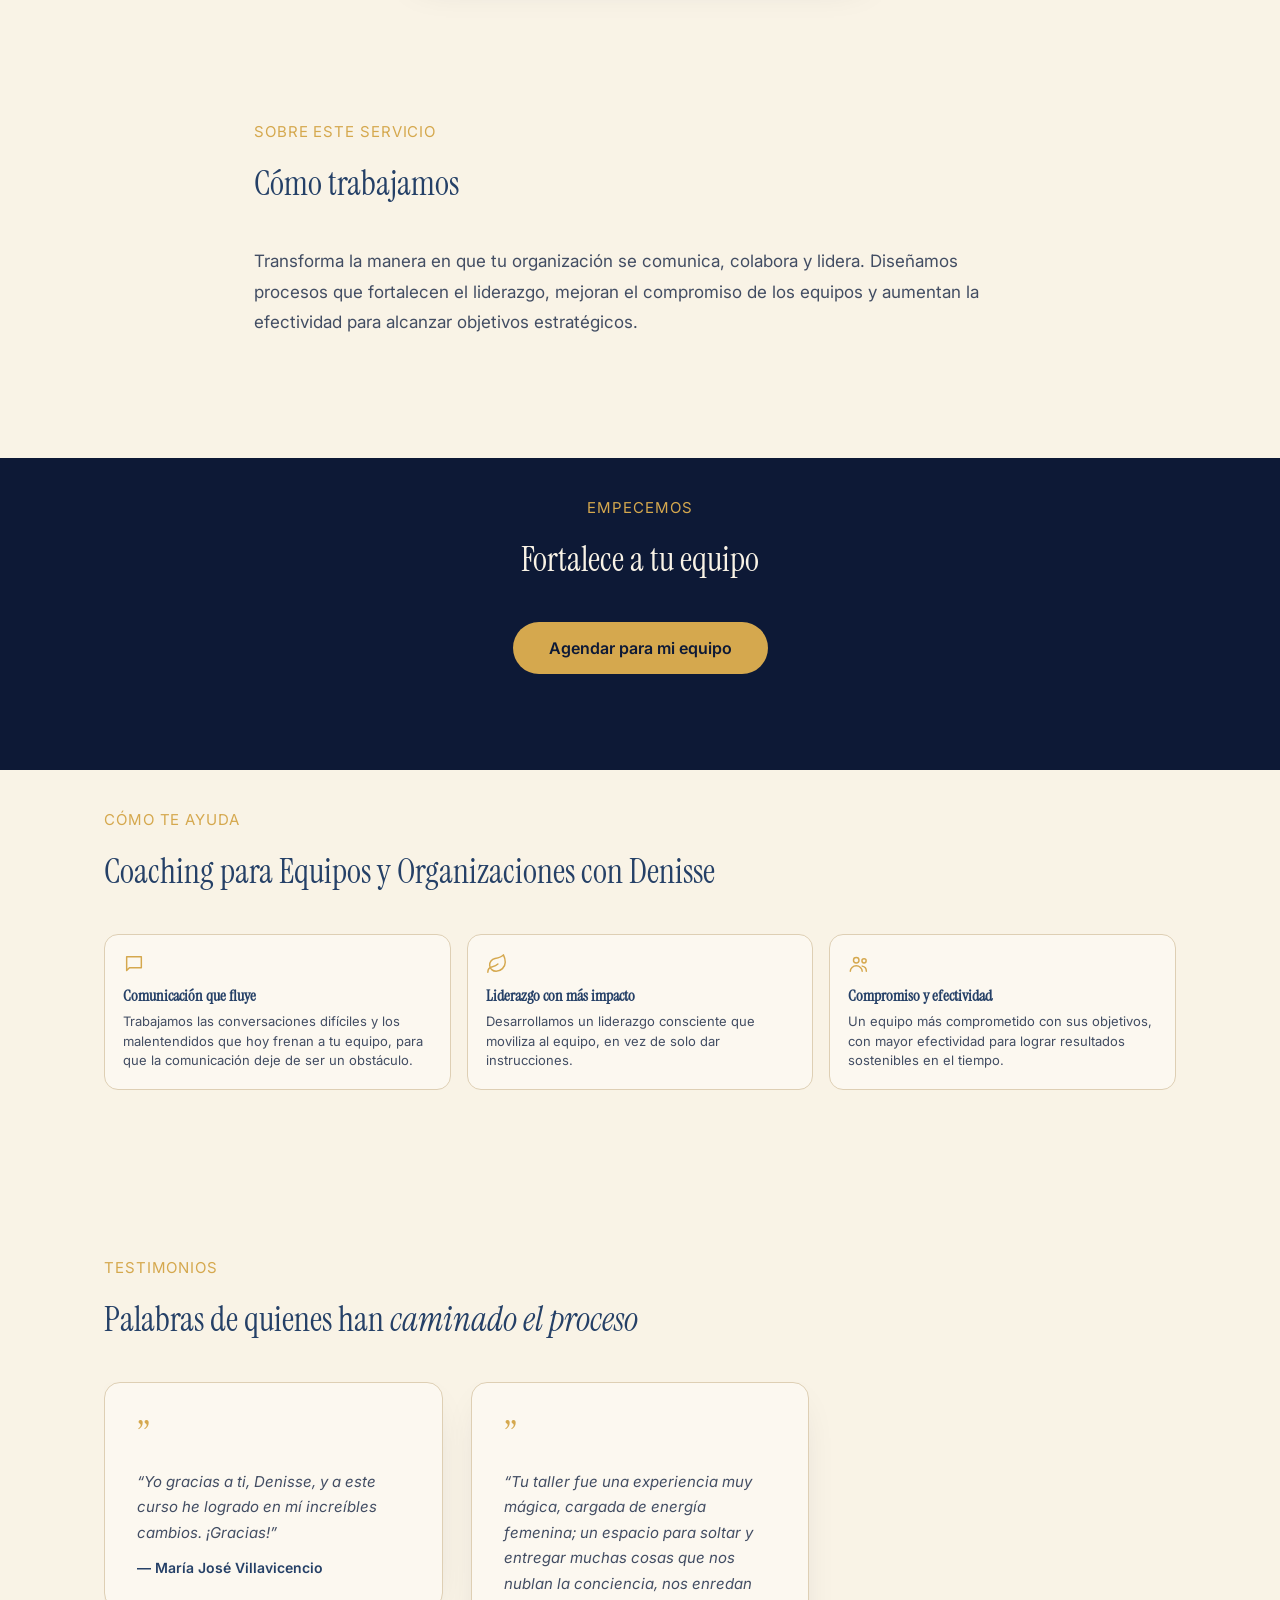
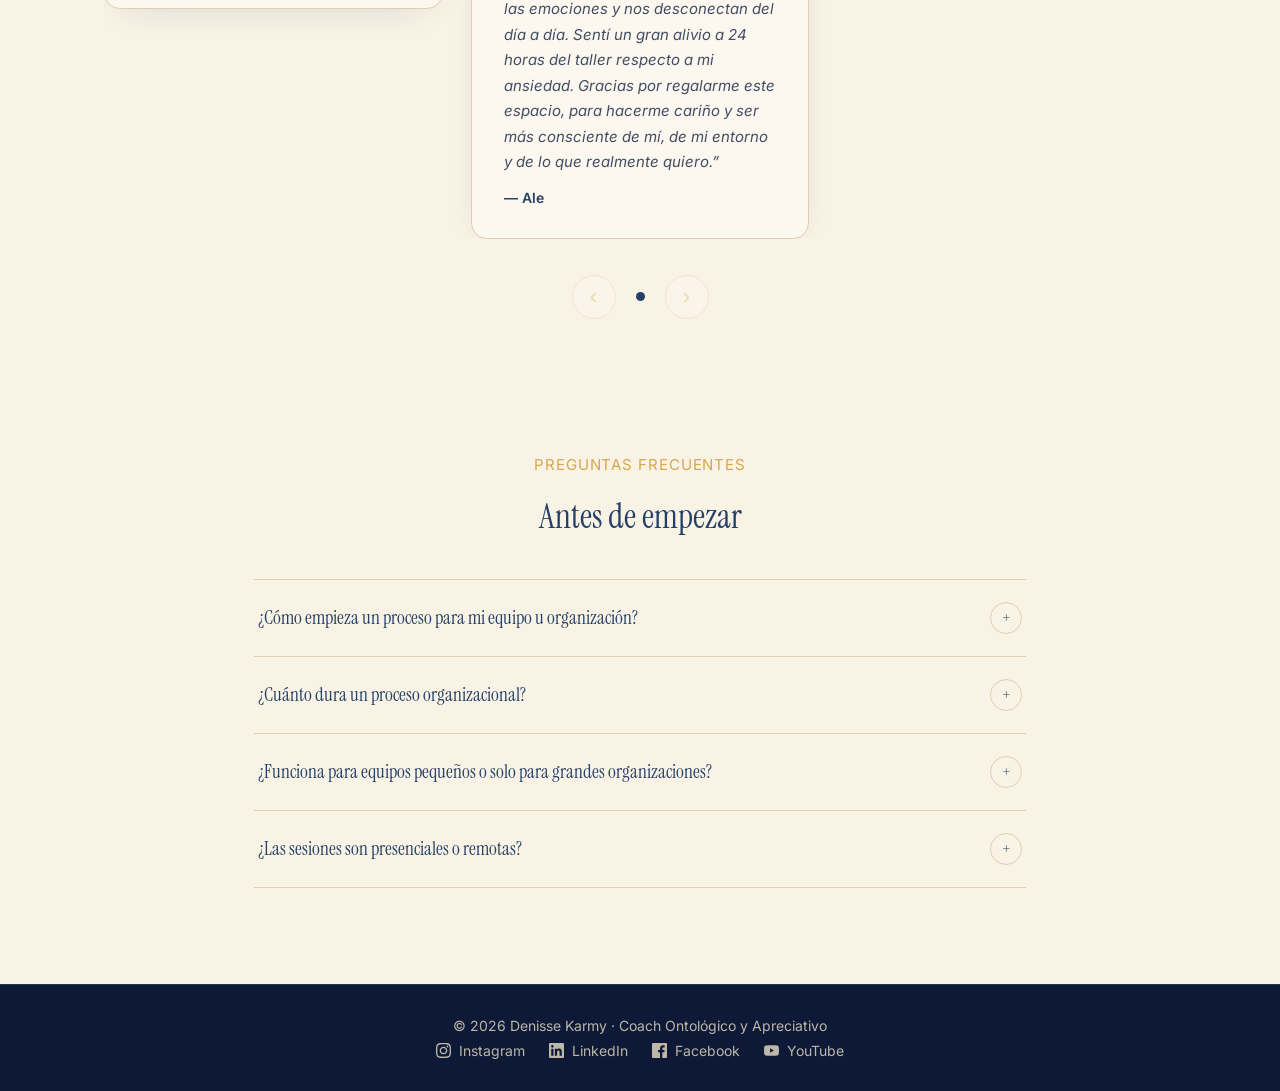
==== commit 4b535785: "Quitar testimonios anonimos y agregar nuevos videos de alumnos Se eliminan todos los testimonios atr" ====
--- a/coaching-equipos.html
+++ b/coaching-equipos.html
@@ -136,11 +136,6 @@
         </blockquote>
         <blockquote class="card testimonial">
           <span class="quote-mark" aria-hidden="true">&#8221;</span>
-          <p>&ldquo;Me vi y descubrí que tengo muchas heridas emocionales. Con el taller se empiezan a mostrar y a comprender, y eso es liberador: me quito peso de encima. Gracias.&rdquo;</p>
-          <cite>— Anónimo</cite>
-        </blockquote>
-        <blockquote class="card testimonial">
-          <span class="quote-mark" aria-hidden="true">&#8221;</span>
           <p>&ldquo;Tu taller fue una experiencia muy mágica, cargada de energía femenina; un espacio para soltar y entregar muchas cosas que nos nublan la conciencia, nos enredan las emociones y nos desconectan del día a día. Sentí un gran alivio a 24 horas del taller respecto a mi ansiedad. Gracias por regalarme este espacio, para hacerme cariño y ser más consciente de mí, de mi entorno y de lo que realmente quiero.&rdquo;</p>
           <cite>— Ale</cite>
         </blockquote>
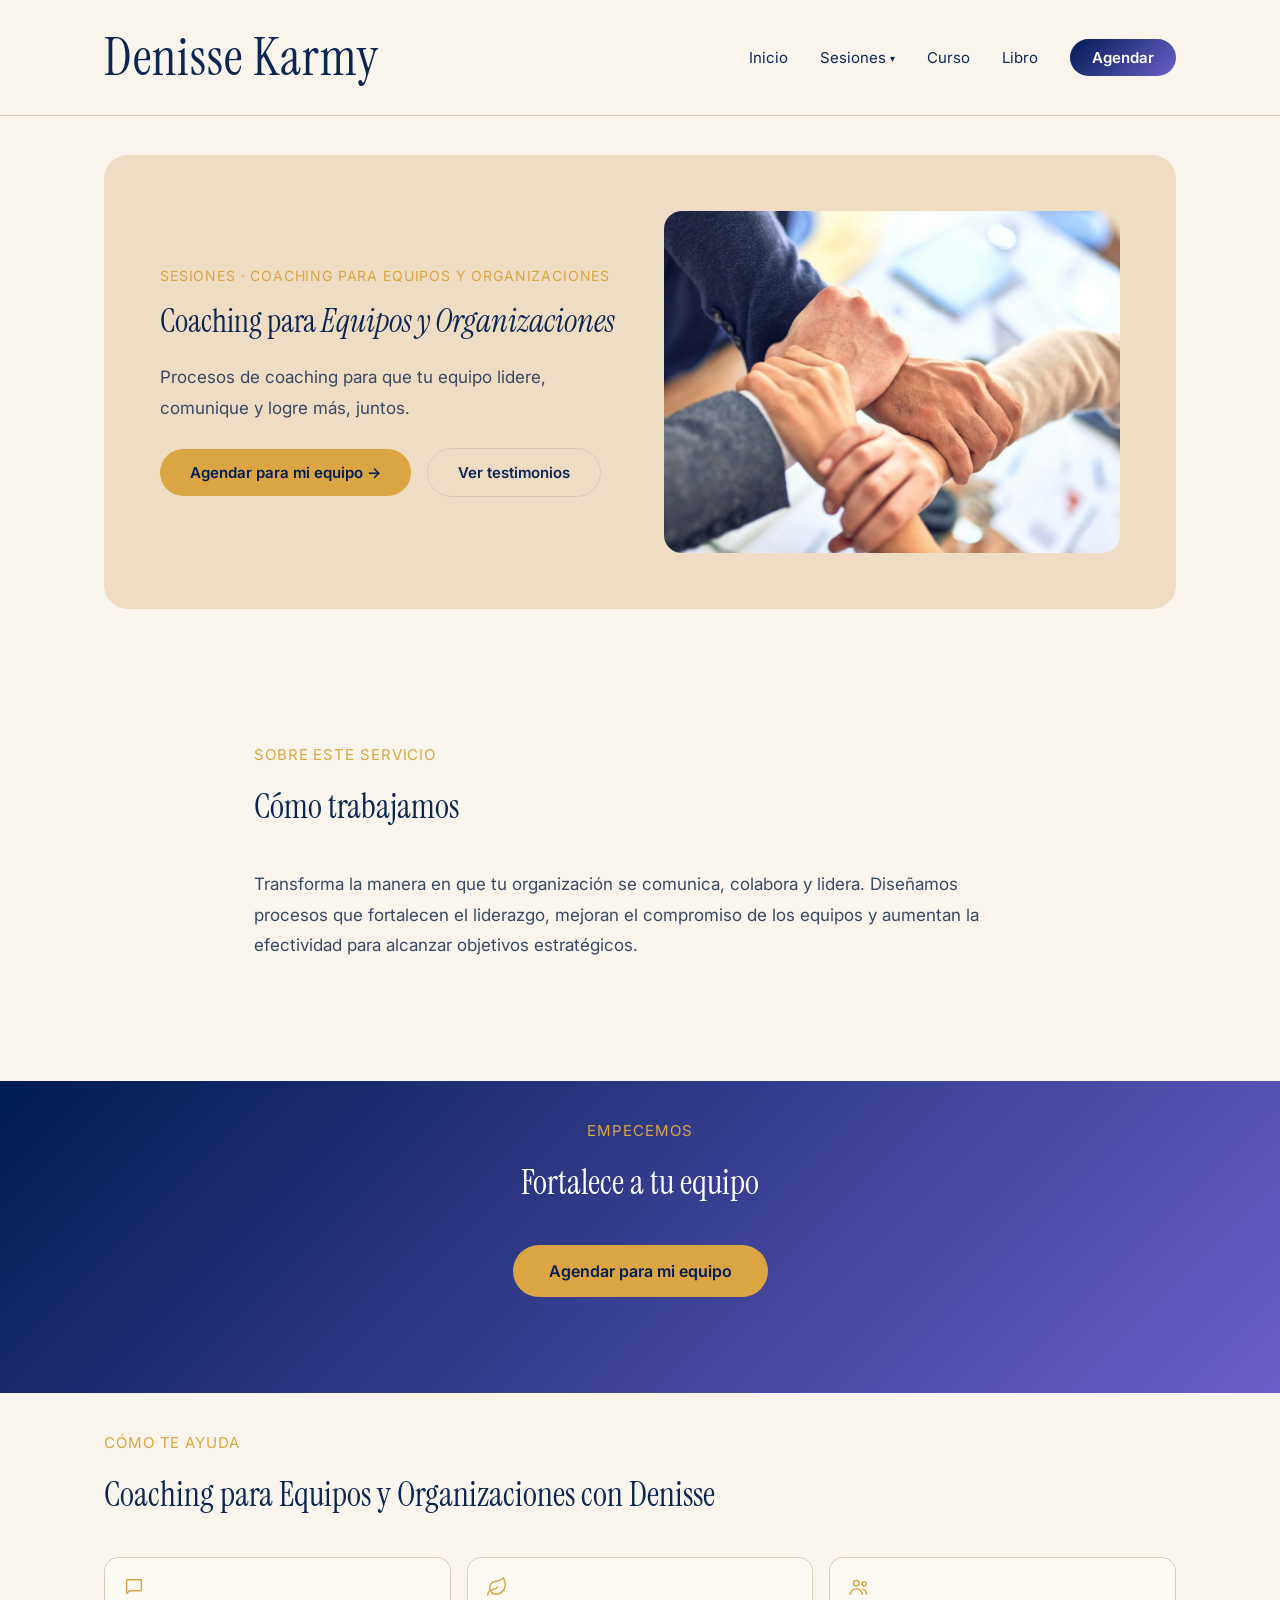
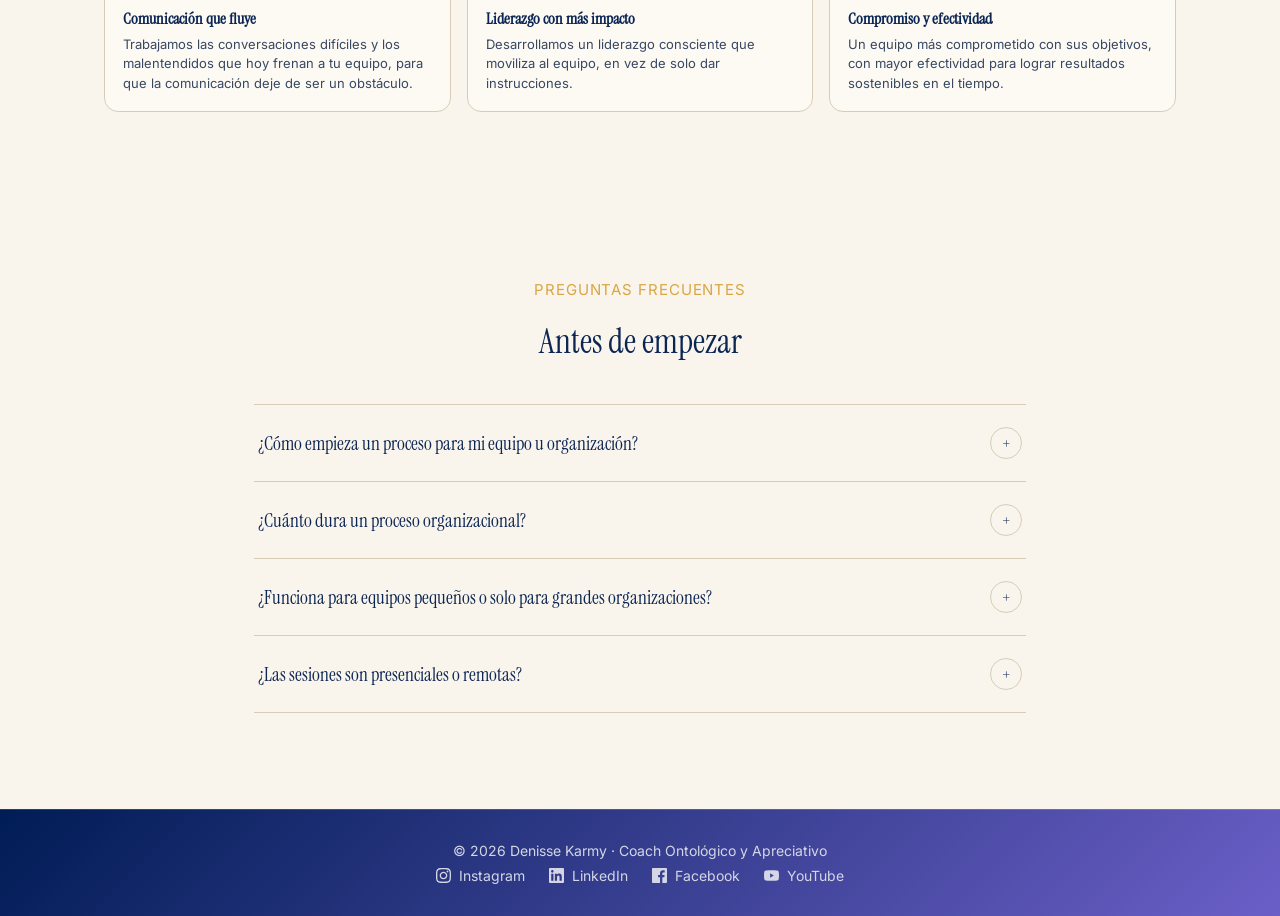
==== commit 02e01657: "Ajustar frase de Sobre mí y quitar testimonios sin corresponder en Coaching Equipos - index.html: ca" ====
--- a/coaching-equipos.html
+++ b/coaching-equipos.html
@@ -3,8 +3,8 @@
 <head>
 <meta charset="UTF-8">
 <meta name="viewport" content="width=device-width, initial-scale=1.0">
-<title>Coaching para Equipos y Organizaciones — Denisse Karmy</title>
-<meta name="description" content="Coaching para Equipos y Organizaciones con Denisse Karmy: procesos para fortalecer liderazgo, comunicación y efectividad organizacional.">
+<title data-key="equipos.meta.titulo">Coaching para Equipos y Organizaciones — Denisse Karmy</title>
+<meta name="description" data-key="equipos.meta.descripcion" content="Coaching para Equipos y Organizaciones con Denisse Karmy: procesos para fortalecer liderazgo, comunicación y efectividad organizacional.">
 <meta property="og:title" content="Coaching para Equipos y Organizaciones — Denisse Karmy">
 <meta property="og:description" content="Transforma la manera en que tu organización se comunica, colabora y lidera.">
 <meta property="og:type" content="website">
@@ -21,23 +21,23 @@
   <div class="site-header-inner">
     <a href="index.html" class="logo">Denisse Karmy</a>
     <nav class="site-nav">
-      <a href="index.html">Inicio</a>
+      <a href="index.html" data-key="global.nav.inicio">Inicio</a>
       <div class="nav-dropdown">
         <button type="button" class="nav-dropdown-toggle" aria-expanded="false" aria-controls="sesiones-menu">
-          Sesiones <span class="nav-dropdown-caret" aria-hidden="true">&#9662;</span>
+          <span data-key="global.nav.sesiones">Sesiones</span> <span class="nav-dropdown-caret" aria-hidden="true">&#9662;</span>
         </button>
         <div class="nav-dropdown-menu" id="sesiones-menu">
           <div class="nav-dropdown-menu-inner">
-            <a href="coaching-individual.html">Coaching Individual</a>
-            <a href="coaching-equipos.html">Coaching para Equipos y Organizaciones</a>
-            <a href="constelaciones.html">Constelaciones Sistémicas y Familiares</a>
-            <a href="pnl.html">Programación Neurolingüística (PNL)</a>
+            <a href="coaching-individual.html" data-key="global.nav.sesiones_individual">Coaching Individual</a>
+            <a href="coaching-equipos.html" data-key="global.nav.sesiones_equipos">Coaching para Equipos y Organizaciones</a>
+            <a href="constelaciones.html" data-key="global.nav.sesiones_constelaciones">Constelaciones Sistémicas y Familiares</a>
+            <a href="pnl.html" data-key="global.nav.sesiones_pnl">Programación Neurolingüística (PNL)</a>
           </div>
         </div>
       </div>
-      <a href="curso.html">Curso</a>
-      <a href="libro.html">Libro</a>
-      <a href="index.html#agenda?servicio=equipos" class="nav-btn">Agendar</a>
+      <a href="curso.html" data-key="global.nav.curso">Curso</a>
+      <a href="libro.html" data-key="global.nav.libro">Libro</a>
+      <a href="index.html#agenda?servicio=equipos" class="nav-btn" data-key="global.nav.agendar">Agendar</a>
     </nav>
   </div>
 </header>
@@ -46,12 +46,12 @@
   <div class="curso-box">
     <div class="curso-grid">
       <div>
-        <p class="eyebrow eyebrow-tight">Sesiones · Coaching para Equipos y Organizaciones</p>
-        <h1 id="equipos-hero-h" class="curso-title">Coaching para <em class="accent-italic">Equipos y Organizaciones</em></h1>
-        <p class="body-copy">Procesos de coaching para que tu equipo lidere, comunique y logre más, juntos.</p>
+        <p class="eyebrow eyebrow-tight" data-key="equipos.hero.eyebrow">Sesiones · Coaching para Equipos y Organizaciones</p>
+        <h1 id="equipos-hero-h" class="curso-title" data-key="equipos.hero.titulo">Coaching para <em class="accent-italic">Equipos y Organizaciones</em></h1>
+        <p class="body-copy" data-key="equipos.hero.subtitulo">Procesos de coaching para que tu equipo lidere, comunique y logre más, juntos.</p>
         <div class="curso-actions">
-          <a href="index.html#agenda?servicio=equipos" class="btn btn-accent-dark">Agendar para mi equipo &#8594;</a>
-          <a href="#testimonios-video-equipos-h" class="btn btn-outline">Ver testimonios</a>
+          <a href="index.html#agenda?servicio=equipos" class="btn btn-accent-dark"><span data-key="equipos.hero.boton_agendar">Agendar para mi equipo</span> &#8594;</a>
+          <a href="#testimonios-video-equipos-h" class="btn btn-outline" data-key="equipos.hero.boton_testimonios">Ver testimonios</a>
         </div>
       </div>
       <img src="img/coaching_equipos_organizaciones.jpg" alt="Coaching para Equipos y Organizaciones">
@@ -59,149 +59,115 @@
   </div>
 </section>
 
-<section class="section" aria-labelledby="testimonios-video-equipos-h">
-  <p class="eyebrow">Testimonios en video</p>
-  <h2 id="testimonios-video-equipos-h">Próximamente</h2>
-  <!-- Gap real: aun no existe testimonio en video especifico de este servicio.
-       No reasignar un video de otro servicio ni fabricar uno nuevo. -->
-  <div class="video-gap">
-    <div class="video-placeholder">
-      <span>Video testimonio de este servicio (próximamente)</span>
-    </div>
-    <p class="body-copy mt-lg">Mientras se suma un testimonio en video propio de este servicio, estas son las palabras de quienes ya han trabajado con Denisse:</p>
-    <blockquote class="card testimonial">
-      <span class="quote-mark" aria-hidden="true">&#8221;</span>
-      <p>&ldquo;Denisse, agradezco profundamente este taller que está siendo tremendamente significativo y me ha ayudado muchísimo. Estoy súper agradecida de esta preciosa oportunidad de abrirnos entre todas, así ir sanando, creciendo, viéndonos y compartiendo con mis compañeras de este camino, que son mujeres tremendas.&rdquo;</p>
-      <cite>— Javiera Encina</cite>
-    </blockquote>
-  </div>
-</section>
+<!-- Sección de testimonios removida a pedido del cliente (2026-08-20): aún
+     no existen testimonios reales de clientes de Coaching para Equipos y
+     Organizaciones. Las keys equipos.testimonios_pendiente.* (y las
+     equipos.video.* de antes de ellas) quedan huérfanas en el CSV/hoja,
+     sin borrar, por si se retoma esta sección más adelante con una cita
+     real. -->
 
 <section class="section section-narrow" aria-labelledby="equipos-detalle-h">
-  <p class="eyebrow">Sobre este servicio</p>
-  <h2 id="equipos-detalle-h">Cómo trabajamos</h2>
-  <p class="body-copy">Transforma la manera en que tu organización se comunica, colabora y lidera. Diseñamos procesos que fortalecen el liderazgo, mejoran el compromiso de los equipos y aumentan la efectividad para alcanzar objetivos estratégicos.</p>
+  <p class="eyebrow" data-key="equipos.detalle.eyebrow">Sobre este servicio</p>
+  <h2 id="equipos-detalle-h" data-key="equipos.detalle.titulo">Cómo trabajamos</h2>
+  <p class="body-copy" data-key="equipos.detalle.texto">Transforma la manera en que tu organización se comunica, colabora y lidera. Diseñamos procesos que fortalecen el liderazgo, mejoran el compromiso de los equipos y aumentan la efectividad para alcanzar objetivos estratégicos.</p>
 </section>
 
 <section class="section-dark" aria-labelledby="equipos-cta-h">
   <div class="section text-center">
-    <p class="eyebrow">Empecemos</p>
-    <h2 id="equipos-cta-h">Fortalece a tu equipo</h2>
-    <a href="index.html#agenda?servicio=equipos" class="btn btn-gold">Agendar para mi equipo</a>
+    <p class="eyebrow" data-key="equipos.cta.eyebrow">Empecemos</p>
+    <h2 id="equipos-cta-h" data-key="equipos.cta.titulo">Fortalece a tu equipo</h2>
+    <a href="index.html#agenda?servicio=equipos" class="btn btn-gold" data-key="equipos.cta.boton">Agendar para mi equipo</a>
   </div>
 </section>
 
 <!-- Copy borrador: Denisse debe revisar estos beneficios antes de publicar. -->
 <section class="section" aria-labelledby="equipos-beneficios-h">
-  <p class="eyebrow">Cómo te ayuda</p>
-  <h2 id="equipos-beneficios-h">Coaching para Equipos y Organizaciones con Denisse</h2>
+  <p class="eyebrow" data-key="equipos.beneficios.eyebrow">Cómo te ayuda</p>
+  <h2 id="equipos-beneficios-h" data-key="equipos.beneficios.titulo">Coaching para Equipos y Organizaciones con Denisse</h2>
   <div class="credential-card-grid">
     <div class="credential-card">
       <span class="credential-card-icon" aria-hidden="true">
         <svg viewBox="0 0 24 24" width="22" height="22" fill="none" stroke="currentColor" stroke-width="1.6" stroke-linecap="round" stroke-linejoin="round"><path d="M4 4h16v12H7l-3 3z"/></svg>
       </span>
-      <h3>Comunicación que fluye</h3>
-      <p>Trabajamos las conversaciones difíciles y los malentendidos que hoy frenan a tu equipo, para que la comunicación deje de ser un obstáculo.</p>
+      <h3 data-key="equipos.beneficios.b1_titulo">Comunicación que fluye</h3>
+      <p data-key="equipos.beneficios.b1_texto">Trabajamos las conversaciones difíciles y los malentendidos que hoy frenan a tu equipo, para que la comunicación deje de ser un obstáculo.</p>
     </div>
     <div class="credential-card">
       <span class="credential-card-icon" aria-hidden="true">
         <svg viewBox="0 0 24 24" width="22" height="22" fill="none" stroke="currentColor" stroke-width="1.6" stroke-linecap="round" stroke-linejoin="round"><path d="M11 20A7 7 0 0 1 9.8 6.1C15.5 5 17 4.5 19 2c1 2 2 4.2 2 8 0 5.5-4.8 10-10 10Z"/><path d="M2 21c0-3 1.9-5.4 5.1-6C9.5 14.5 12 13 13 12"/></svg>
       </span>
-      <h3>Liderazgo con más impacto</h3>
-      <p>Desarrollamos un liderazgo consciente que moviliza al equipo, en vez de solo dar instrucciones.</p>
+      <h3 data-key="equipos.beneficios.b2_titulo">Liderazgo con más impacto</h3>
+      <p data-key="equipos.beneficios.b2_texto">Desarrollamos un liderazgo consciente que moviliza al equipo, en vez de solo dar instrucciones.</p>
     </div>
     <div class="credential-card">
       <span class="credential-card-icon" aria-hidden="true">
         <svg viewBox="0 0 24 24" width="22" height="22" fill="none" stroke="currentColor" stroke-width="1.6" stroke-linecap="round" stroke-linejoin="round"><circle cx="9" cy="8" r="3"/><path d="M2.5 20c0-3.3 2.9-6 6.5-6s6.5 2.7 6.5 6"/><circle cx="17.5" cy="8.5" r="2.3"/><path d="M15.5 14.3c2.6.4 4.5 2.5 4.5 5.7"/></svg>
       </span>
-      <h3>Compromiso y efectividad</h3>
-      <p>Un equipo más comprometido con sus objetivos, con mayor efectividad para lograr resultados sostenibles en el tiempo.</p>
+      <h3 data-key="equipos.beneficios.b3_titulo">Compromiso y efectividad</h3>
+      <p data-key="equipos.beneficios.b3_texto">Un equipo más comprometido con sus objetivos, con mayor efectividad para lograr resultados sostenibles en el tiempo.</p>
     </div>
   </div>
 </section>
 
 <!-- Seccion de valores/medios de pago omitida a proposito: no hay precios definidos para este servicio aun. Agregar cuando Denisse confirme tarifas. -->
 
-<section class="section" aria-labelledby="testimonios-equipos-h">
-  <p class="eyebrow">Testimonios</p>
-  <h2 id="testimonios-equipos-h">Palabras de quienes han <em class="accent-italic">caminado el proceso</em></h2>
-  <div class="testimonial-carousel">
-    <div class="testimonial-viewport">
-    <div class="testimonial-track" id="testimonialTrack">
-      <div class="testimonial-page">
-        <blockquote class="card testimonial">
-          <span class="quote-mark" aria-hidden="true">&#8221;</span>
-          <p>&ldquo;Yo gracias a ti, Denisse, y a este curso he logrado en mí increíbles cambios. ¡Gracias!&rdquo;</p>
-          <cite>— María José Villavicencio</cite>
-        </blockquote>
-        <blockquote class="card testimonial">
-          <span class="quote-mark" aria-hidden="true">&#8221;</span>
-          <p>&ldquo;Tu taller fue una experiencia muy mágica, cargada de energía femenina; un espacio para soltar y entregar muchas cosas que nos nublan la conciencia, nos enredan las emociones y nos desconectan del día a día. Sentí un gran alivio a 24 horas del taller respecto a mi ansiedad. Gracias por regalarme este espacio, para hacerme cariño y ser más consciente de mí, de mi entorno y de lo que realmente quiero.&rdquo;</p>
-          <cite>— Ale</cite>
-        </blockquote>
-      </div>
-    </div>
-    </div>
-
-    <div class="carousel-controls">
-      <button type="button" id="testimonialPrev" class="carousel-btn" aria-label="Testimonios anteriores">&#8249;</button>
-      <div class="carousel-dots" id="testimonialDots"></div>
-      <button type="button" id="testimonialNext" class="carousel-btn" aria-label="Testimonios siguientes">&#8250;</button>
-    </div>
-  </div>
-</section>
+<!-- Sección de testimonios (María José Villavicencio, Ale) removida a
+     pedido del cliente (2026-08-20): las citas eran de un curso/taller,
+     no de Coaching para Equipos y Organizaciones -- no correspondían a
+     este servicio. Las keys equipos.testimonios.* quedan huérfanas en el
+     CSV/hoja, sin borrar. -->
 
 <!-- Contenido borrador: Denisse debe revisar y ajustar preguntas/respuestas con su información real antes de publicar. -->
 <section class="section section-narrow faq-section" aria-labelledby="faq-equipos-h">
-  <p class="eyebrow">Preguntas frecuentes</p>
-  <h2 id="faq-equipos-h">Antes de empezar</h2>
+  <p class="eyebrow" data-key="equipos.faq.eyebrow">Preguntas frecuentes</p>
+  <h2 id="faq-equipos-h" data-key="equipos.faq.titulo">Antes de empezar</h2>
   <div class="faq-list">
     <div class="faq-item">
       <button type="button" class="faq-question" aria-expanded="false">
-        <span>¿Cómo empieza un proceso para mi equipo u organización?</span>
+        <span data-key="equipos.faq.p1_pregunta">¿Cómo empieza un proceso para mi equipo u organización?</span>
         <span class="faq-icon">+</span>
       </button>
       <div class="faq-answer hidden">
-        <p>Comenzamos con una conversación inicial para entender el contexto de tu equipo, los desafíos actuales y los objetivos que buscas, y desde ahí diseñamos el proceso a medida.</p>
+        <p data-key="equipos.faq.p1_respuesta">Comenzamos con una conversación inicial para entender el contexto de tu equipo, los desafíos actuales y los objetivos que buscas, y desde ahí diseñamos el proceso a medida.</p>
       </div>
     </div>
     <div class="faq-item">
       <button type="button" class="faq-question" aria-expanded="false">
-        <span>¿Cuánto dura un proceso organizacional?</span>
+        <span data-key="equipos.faq.p2_pregunta">¿Cuánto dura un proceso organizacional?</span>
         <span class="faq-icon">+</span>
       </button>
       <div class="faq-answer hidden">
-        <p>En procesos organizacionales, el acompañamiento suele desarrollarse de ocho a más sesiones para lograr resultados sostenibles.</p>
+        <p data-key="equipos.faq.p2_respuesta">En procesos organizacionales, el acompañamiento suele desarrollarse de ocho a más sesiones para lograr resultados sostenibles.</p>
       </div>
     </div>
     <div class="faq-item">
       <button type="button" class="faq-question" aria-expanded="false">
-        <span>¿Funciona para equipos pequeños o solo para grandes organizaciones?</span>
+        <span data-key="equipos.faq.p3_pregunta">¿Funciona para equipos pequeños o solo para grandes organizaciones?</span>
         <span class="faq-icon">+</span>
       </button>
       <div class="faq-answer hidden">
-        <p>Funciona para equipos de cualquier tamaño; el proceso se adapta a la realidad y necesidades específicas de tu organización.</p>
+        <p data-key="equipos.faq.p3_respuesta">Funciona para equipos de cualquier tamaño; el proceso se adapta a la realidad y necesidades específicas de tu organización.</p>
       </div>
     </div>
     <div class="faq-item">
       <button type="button" class="faq-question" aria-expanded="false">
-        <span>¿Las sesiones son presenciales o remotas?</span>
+        <span data-key="equipos.faq.p4_pregunta">¿Las sesiones son presenciales o remotas?</span>
         <span class="faq-icon">+</span>
       </button>
       <div class="faq-answer hidden">
-        <p>Ambas modalidades están disponibles, según lo que le acomode mejor a tu equipo.</p>
+        <p data-key="equipos.faq.p4_respuesta">Ambas modalidades están disponibles, según lo que le acomode mejor a tu equipo.</p>
       </div>
     </div>
   </div>
 </section>
 
 <footer class="site-footer section-dark">
-  <span>© 2026 Denisse Karmy · Coach Ontológico y Apreciativo</span>
+  <span data-key="global.footer.copyright">© 2026 Denisse Karmy · Coach Ontológico y Apreciativo</span>
   <div class="footer-links">
-    <a href="https://instagram.com/corazones_intuitivos" target="_blank" rel="noopener"><span class="contact-icon" aria-hidden="true"><svg viewBox="0 0 24 24" width="15" height="15" fill="currentColor"><path d="M12 2.163c3.204 0 3.584.012 4.85.07 3.252.148 4.771 1.691 4.919 4.919.058 1.265.069 1.645.069 4.849 0 3.205-.012 3.584-.069 4.849-.149 3.225-1.664 4.771-4.919 4.919-1.266.058-1.644.07-4.85.07-3.204 0-3.584-.012-4.849-.07-3.26-.149-4.771-1.699-4.919-4.92-.058-1.265-.07-1.644-.07-4.849 0-3.204.013-3.583.07-4.849.149-3.227 1.664-4.771 4.919-4.919 1.266-.057 1.645-.069 4.849-.069zm0-2.163c-3.259 0-3.667.014-4.947.072-4.358.2-6.78 2.618-6.98 6.98-.059 1.281-.073 1.689-.073 4.948 0 3.259.014 3.668.072 4.948.2 4.358 2.618 6.78 6.98 6.98 1.281.058 1.689.072 4.948.072 3.259 0 3.668-.014 4.948-.072 4.354-.2 6.782-2.618 6.979-6.98.059-1.28.073-1.689.073-4.948 0-3.259-.014-3.667-.072-4.947-.196-4.354-2.617-6.78-6.979-6.98-1.281-.059-1.69-.073-4.949-.073zm0 5.838c-3.403 0-6.162 2.759-6.162 6.162s2.759 6.163 6.162 6.163 6.162-2.759 6.162-6.163c0-3.403-2.759-6.162-6.162-6.162zm0 10.162c-2.209 0-4-1.79-4-4 0-2.209 1.791-4 4-4s4 1.791 4 4c0 2.21-1.791 4-4 4zm6.406-11.845c-.796 0-1.441.645-1.441 1.44s.645 1.44 1.441 1.44c.795 0 1.439-.645 1.439-1.44s-.644-1.44-1.439-1.44z"/></svg></span>Instagram</a>
-    <a href="https://www.linkedin.com/in/denisse-karmy-7ab96a31/" target="_blank" rel="noopener"><span class="contact-icon" aria-hidden="true"><svg viewBox="0 0 24 24" width="15" height="15" fill="currentColor"><path d="M20.447 20.452h-3.554v-5.569c0-1.328-.027-3.037-1.852-3.037-1.853 0-2.136 1.445-2.136 2.939v5.667H9.351V9h3.414v1.561h.046c.477-.9 1.637-1.85 3.37-1.85 3.601 0 4.267 2.37 4.267 5.455v6.286zM5.337 7.433c-1.144 0-2.063-.926-2.063-2.065 0-1.138.92-2.063 2.063-2.063 1.14 0 2.064.925 2.064 2.063 0 1.139-.925 2.065-2.064 2.065zm1.782 13.019H3.555V9h3.564v11.452zM22.225 0H1.771C.792 0 0 .774 0 1.729v20.542C0 23.227.792 24 1.771 24h20.451C23.2 24 24 23.227 24 22.271V1.729C24 .774 23.2 0 22.222 0h.003z"/></svg></span>LinkedIn</a>
-    <a href="https://web.facebook.com/p/Corazones-intuitivos-Denisse-Karmy-100064726447124/" target="_blank" rel="noopener"><span class="contact-icon" aria-hidden="true"><svg viewBox="0 0 24 24" width="15" height="15" fill="currentColor"><path d="M22.675 0h-21.35c-.732 0-1.325.593-1.325 1.325v21.351c0 .731.593 1.324 1.325 1.324h11.495v-9.294h-3.128v-3.622h3.128v-2.671c0-3.1 1.893-4.788 4.659-4.788 1.325 0 2.463.099 2.795.143v3.24l-1.918.001c-1.504 0-1.795.715-1.795 1.763v2.313h3.587l-.467 3.622h-3.12V24h6.116c.73 0 1.323-.593 1.323-1.325v-21.35c0-.732-.593-1.325-1.325-1.325z"/></svg></span>Facebook</a>
-    <a href="https://www.youtube.com/@corazonesintuitivosdenisse3266" target="_blank" rel="noopener"><span class="contact-icon" aria-hidden="true"><svg viewBox="0 0 24 24" width="15" height="15" fill="currentColor"><path d="M23.498 6.186a2.998 2.998 0 0 0-2.11-2.12C19.505 3.545 12 3.545 12 3.545s-7.505 0-9.388.521a2.998 2.998 0 0 0-2.11 2.12A31.32 31.32 0 0 0 0 12a31.32 31.32 0 0 0 .502 5.814 2.998 2.998 0 0 0 2.11 2.12c1.883.521 9.388.521 9.388.521s7.505 0 9.388-.521a2.998 2.998 0 0 0 2.11-2.12A31.32 31.32 0 0 0 24 12a31.32 31.32 0 0 0-.502-5.814zM9.75 15.568V8.432L15.818 12 9.75 15.568z"/></svg></span>YouTube</a>
+    <a href="https://instagram.com/corazones_intuitivos" target="_blank" rel="noopener"><span class="contact-icon" aria-hidden="true"><svg viewBox="0 0 24 24" width="15" height="15" fill="currentColor"><path d="M12 2.163c3.204 0 3.584.012 4.85.07 3.252.148 4.771 1.691 4.919 4.919.058 1.265.069 1.645.069 4.849 0 3.205-.012 3.584-.069 4.849-.149 3.225-1.664 4.771-4.919 4.919-1.266.058-1.644.07-4.85.07-3.204 0-3.584-.012-4.849-.07-3.26-.149-4.771-1.699-4.919-4.92-.058-1.265-.07-1.644-.07-4.849 0-3.204.013-3.583.07-4.849.149-3.227 1.664-4.771 4.919-4.919 1.266-.057 1.645-.069 4.849-.069zm0-2.163c-3.259 0-3.667.014-4.947.072-4.358.2-6.78 2.618-6.98 6.98-.059 1.281-.073 1.689-.073 4.948 0 3.259.014 3.668.072 4.948.2 4.358 2.618 6.78 6.98 6.98 1.281.058 1.689.072 4.948.072 3.259 0 3.668-.014 4.948-.072 4.354-.2 6.782-2.618 6.979-6.98.059-1.28.073-1.689.073-4.948 0-3.259-.014-3.667-.072-4.947-.196-4.354-2.617-6.78-6.979-6.98-1.281-.059-1.69-.073-4.949-.073zm0 5.838c-3.403 0-6.162 2.759-6.162 6.162s2.759 6.163 6.162 6.163 6.162-2.759 6.162-6.163c0-3.403-2.759-6.162-6.162-6.162zm0 10.162c-2.209 0-4-1.79-4-4 0-2.209 1.791-4 4-4s4 1.791 4 4c0 2.21-1.791 4-4 4zm6.406-11.845c-.796 0-1.441.645-1.441 1.44s.645 1.44 1.441 1.44c.795 0 1.439-.645 1.439-1.44s-.644-1.44-1.439-1.44z"/></svg></span><span data-key="global.footer.instagram">Instagram</span></a>
+    <a href="https://www.linkedin.com/in/denisse-karmy-7ab96a31/" target="_blank" rel="noopener"><span class="contact-icon" aria-hidden="true"><svg viewBox="0 0 24 24" width="15" height="15" fill="currentColor"><path d="M20.447 20.452h-3.554v-5.569c0-1.328-.027-3.037-1.852-3.037-1.853 0-2.136 1.445-2.136 2.939v5.667H9.351V9h3.414v1.561h.046c.477-.9 1.637-1.85 3.37-1.85 3.601 0 4.267 2.37 4.267 5.455v6.286zM5.337 7.433c-1.144 0-2.063-.926-2.063-2.065 0-1.138.92-2.063 2.063-2.063 1.14 0 2.064.925 2.064 2.063 0 1.139-.925 2.065-2.064 2.065zm1.782 13.019H3.555V9h3.564v11.452zM22.225 0H1.771C.792 0 0 .774 0 1.729v20.542C0 23.227.792 24 1.771 24h20.451C23.2 24 24 23.227 24 22.271V1.729C24 .774 23.2 0 22.222 0h.003z"/></svg></span><span data-key="global.footer.linkedin">LinkedIn</span></a>
+    <a href="https://web.facebook.com/p/Corazones-intuitivos-Denisse-Karmy-100064726447124/" target="_blank" rel="noopener"><span class="contact-icon" aria-hidden="true"><svg viewBox="0 0 24 24" width="15" height="15" fill="currentColor"><path d="M22.675 0h-21.35c-.732 0-1.325.593-1.325 1.325v21.351c0 .731.593 1.324 1.325 1.324h11.495v-9.294h-3.128v-3.622h3.128v-2.671c0-3.1 1.893-4.788 4.659-4.788 1.325 0 2.463.099 2.795.143v3.24l-1.918.001c-1.504 0-1.795.715-1.795 1.763v2.313h3.587l-.467 3.622h-3.12V24h6.116c.73 0 1.323-.593 1.323-1.325v-21.35c0-.732-.593-1.325-1.325-1.325z"/></svg></span><span data-key="global.footer.facebook">Facebook</span></a>
+    <a href="https://www.youtube.com/@corazonesintuitivosdenisse3266" target="_blank" rel="noopener"><span class="contact-icon" aria-hidden="true"><svg viewBox="0 0 24 24" width="15" height="15" fill="currentColor"><path d="M23.498 6.186a2.998 2.998 0 0 0-2.11-2.12C19.505 3.545 12 3.545 12 3.545s-7.505 0-9.388.521a2.998 2.998 0 0 0-2.11 2.12A31.32 31.32 0 0 0 0 12a31.32 31.32 0 0 0 .502 5.814 2.998 2.998 0 0 0 2.11 2.12c1.883.521 9.388.521 9.388.521s7.505 0 9.388-.521a2.998 2.998 0 0 0 2.11-2.12A31.32 31.32 0 0 0 24 12a31.32 31.32 0 0 0-.502-5.814zM9.75 15.568V8.432L15.818 12 9.75 15.568z"/></svg></span><span data-key="global.footer.youtube">YouTube</span></a>
   </div>
 </footer>
 
--- a/css/style.css
+++ b/css/style.css
@@ -1,29 +1,46 @@
 :root {
-  /* Cream + Navy + Gold palette — exact oklch tokens ported from the
-     Lovable reference (flourish-web-designer/src/styles.css) so the two
-     sites share identical colors without adopting its React/Tailwind stack. */
-  --cream: oklch(0.965 0.018 85);
-  --cream-alt: oklch(0.92 0.028 82);
-  --navy: oklch(0.22 0.06 265);
-  --navy-card: oklch(0.28 0.055 265);
-  --gold: oklch(0.755 0.12 82);
-  --gold-tint: oklch(0.905 0.038 82);
+  /* Cream + Navy(degradado) + Gold palette -- paleta final elegida por el
+     cliente tras comparar el azul sólido y 4 degradados candidatos.
+     Corresponde al "Degradado 1": azul #001C55 a violeta suave #6B5FC7. */
+  --cream: oklch(0.97 0.012 85);
+  --cream-alt: oklch(0.925 0.022 83);
+  --navy: oklch(0.252 0.109 261.1);
+  --navy-card: oklch(0.34 0.095 261);
+  --gradient-navy: linear-gradient(135deg, #001C55 0%, #6B5FC7 100%);
+  --gold: oklch(0.755 0.13 80);
+  --gold-tint: oklch(0.905 0.04 80);
 
   --bg: var(--cream);
-  --card-bg: oklch(0.98 0.012 85);
-  --ink: oklch(0.37 0.075 258);
-  --ink-soft: oklch(0.42 0.04 265);
-  --border: oklch(0.86 0.04 82);
+  --card-bg: oklch(0.985 0.008 85);
+  --ink: oklch(0.28 0.09 261);
+  --ink-soft: oklch(0.40 0.05 261);
+  --border: oklch(0.85 0.03 80);
   --accent: var(--ink);
   --accent-dark: var(--gold);
   --accent-tint: var(--gold-tint);
-  --on-accent: var(--cream);
-  --on-navy: var(--cream);
-  --on-navy-soft: oklch(0.78 0.02 88);
+  --on-accent: oklch(1 0 0);
+  --on-navy: oklch(1 0 0);
+  --on-navy-soft: oklch(0.88 0.02 280);
   --error: oklch(0.55 0.22 27);
 
-  --shadow-soft: 0 10px 40px -20px oklch(0.22 0.06 265 / 0.2);
-  --shadow-elegant: 0 30px 80px -30px oklch(0.22 0.06 265 / 0.4);
+  --shadow-soft: 0 10px 40px -20px oklch(0.252 0.109 261.1 / 0.2);
+  --shadow-elegant: 0 30px 80px -30px oklch(0.252 0.109 261.1 / 0.4);
+}
+
+/* Las tarjetas de servicios (dentro de .section-dark) van en el mismo
+   tono de --navy-card, con texto claro para que se lea sobre ese fondo
+   oscuro. */
+.section-dark .card { background: var(--navy-card); }
+.section-dark .card h3 { color: var(--on-navy); }
+.section-dark .card p { color: var(--on-navy-soft); }
+
+@media (max-width: 640px) {
+  /* Oculto mientras hay scroll activo -- ver comentario en js/main.js,
+     evita que tape texto que va pasando por el fondo de la pantalla. */
+  body.is-scrolling .floating-cta {
+    opacity: 0;
+    pointer-events: none;
+  }
 }
 
 * { box-sizing: border-box; }
@@ -46,6 +63,59 @@
 :focus-visible {
   outline: 2px solid var(--gold);
   outline-offset: 2px;
+}
+
+/* Botón CTA flotante — clon del .nav-btn de la página (mismo texto/link),
+   aparece recién después de cierto scroll. En pruebas: ver comentario en
+   js/main.js para ajustar el umbral de scroll. */
+.floating-cta {
+  position: fixed;
+  right: 24px;
+  bottom: 24px;
+  z-index: 95;
+  box-shadow: var(--shadow-elegant);
+  opacity: 0;
+  transform: translateY(16px);
+  pointer-events: none;
+  transition: opacity 0.25s ease, transform 0.25s ease;
+}
+.floating-cta.visible {
+  opacity: 1;
+  transform: translateY(0);
+  pointer-events: auto;
+}
+@media (max-width: 640px) {
+  /* Barra de ancho completo pegada abajo, no botón flotante -- evita que
+     tape texto de secciones largas (testimonios, FAQ, etc). El body
+     reserva el espacio equivalente vía .floating-cta-visible para que el
+     contenido nunca quede detrás. */
+  .floating-cta {
+    left: 0;
+    right: 0;
+    bottom: 0;
+    width: 100%;
+    border-radius: 0;
+    padding: 18px 24px;
+    font-size: 16px;
+    text-align: center;
+    box-shadow: 0 -4px 20px -8px oklch(0.22 0.06 265 / 0.3);
+    transform: translateY(100%);
+  }
+  .floating-cta.visible { transform: translateY(0); }
+  body.floating-cta-visible { padding-bottom: 68px; }
+}
+
+/* Herramienta interna ubicar-texto.html — resalte temporal al llegar via
+   #locate=KEY. Duración debe coincidir con el setTimeout en js/main.js. */
+.locate-highlight {
+  animation: locate-pulse 6s ease-out;
+  border-radius: 4px;
+}
+
+@keyframes locate-pulse {
+  0%   { box-shadow: 0 0 0 4px var(--gold-tint), var(--shadow-elegant); background-color: var(--gold-tint); }
+  70%  { box-shadow: 0 0 0 4px var(--gold-tint), var(--shadow-elegant); background-color: var(--gold-tint); }
+  100% { box-shadow: 0 0 0 0 transparent; background-color: transparent; }
 }
 
 .accent-italic {
@@ -87,7 +157,7 @@
   cursor: pointer;
 }
 
-.btn-accent { background: var(--accent); color: var(--on-accent); }
+.btn-accent { background: var(--accent); background-image: var(--gradient-navy); color: var(--on-accent); }
 .btn-accent-dark { background: var(--accent-dark); color: var(--navy); font-size: 15px; padding: 14px 30px; }
 .btn-gold { background: var(--gold); color: var(--navy); }
 .btn-outline {
@@ -117,7 +187,7 @@
 
 .logo {
   font-family: 'Instrument Serif', serif;
-  font-size: 26px;
+  font-size: 52px; /* pedido del cliente: que el logo ocupe el doble de ancho que antes (137px -> 275px, medido) para destacar sobre el nav */
   letter-spacing: 0.02em;
   text-decoration: none;
   color: inherit;
@@ -130,6 +200,7 @@
 
 .site-nav .nav-btn {
   background: var(--accent);
+  background-image: var(--gradient-navy);
   color: var(--on-accent);
   padding: 9px 22px;
   border-radius: 100px;
@@ -191,20 +262,13 @@
 /* Dark (navy) section variant */
 .section-dark {
   background: var(--navy);
+  background-image: var(--gradient-navy);
   color: var(--on-navy);
 }
 
 .section-dark h2, .section-dark h3 { color: var(--on-navy); }
 .section-dark p, .section-dark .body-copy { color: var(--on-navy-soft); }
 .section-dark .eyebrow { color: var(--gold); }
-
-.section-dark .card {
-  background: var(--navy-card);
-  border-color: rgba(245, 240, 228, 0.1);
-  box-shadow: none;
-}
-
-.section-dark .card p { color: var(--on-navy-soft); }
 
 /* Keyword marquee band */
 .marquee-band {
@@ -292,6 +356,7 @@
   left: -24px;
   bottom: 32px;
   background: var(--navy);
+  background-image: var(--gradient-navy);
   color: var(--on-navy);
   padding: 18px 24px;
   border-radius: 14px;
@@ -326,6 +391,11 @@
   align-items: start;
 }
 
+/* El margin-top que alineaba la foto con la tarjeta de Constelaciones se
+   quitó: esa tarjeta (y las otras 2 de credenciales) se eliminaron a
+   pedido del cliente, así que la referencia ya no existe. La foto vuelve
+   a su alineación natural (align-items: start del grid). */
+
 .about-hero h2 {
   font-family: 'Instrument Serif', serif;
   font-size: 42px;
@@ -552,6 +622,27 @@
 
 .testimonial p { font-style: italic; font-size: 15px; line-height: 1.7; color: var(--ink-soft); }
 .testimonial cite { font-size: 14px; font-weight: 600; color: var(--ink); font-style: normal; }
+
+/* Foto circular en la esquina del testimonio, pedido del cliente
+   (Coaching Individual: Mónica Orellana, María Elena Moreno). La caja
+   crece un poco (padding-bottom extra) y la cita reserva espacio a la
+   derecha para que la foto quede calzada por dentro del cuadro, sin
+   sobresalir del borde ni tapar el texto. */
+.testimonial { position: relative; }
+.testimonial.card { padding-bottom: 40px; }
+.testimonial p, .testimonial cite { padding-right: 108px; }
+.testimonial cite { display: block; }
+.testimonial.card .testimonial-photo {
+  position: absolute;
+  right: 20px;
+  bottom: 20px;
+  width: 88px;
+  height: 88px;
+  border-radius: 50%;
+  object-fit: cover;
+  border: 3px solid var(--card-bg);
+  box-shadow: var(--shadow-elegant);
+}
 
 /* Video testimonial (click-to-load YouTube facade) */
 .video-testimonial { align-items: center; text-align: center; }
@@ -701,6 +792,23 @@
 .curso-actions { display: flex; flex-wrap: wrap; gap: 16px; align-items: center; }
 .curso-actions .btn { font-size: 15px; padding: 14px 30px; }
 
+/* Complemento de la caja de hero: "Ideal para" en dos grupos. Texto fijo,
+   fuera del sistema data-key/Sheets (estructura, no contenido editable). */
+.ideal-para {
+  margin-top: 40px;
+  padding-top: 40px;
+  border-top: 1px solid var(--border);
+}
+.ideal-para-title { font-weight: 600; font-size: 18px; margin: 0 0 20px 0; }
+.ideal-para-grid {
+  display: grid;
+  grid-template-columns: 1fr;
+  gap: 16px 48px;
+}
+.ideal-para-grid ul { margin: 0; padding-left: 20px; }
+.ideal-para-grid li { color: var(--ink-soft); margin-bottom: 10px; line-height: 1.5; }
+.ideal-para-grid li:last-child { margin-bottom: 0; }
+
 .curso-grid img, .curso-grid .service-photo-placeholder {
   width: 100%;
   height: auto;
@@ -950,6 +1058,7 @@
 
   .curso-box { padding: 32px 24px; }
   .curso-grid { grid-template-columns: 1fr; }
+  .ideal-para-grid { grid-template-columns: 1fr; }
 
   .card-grid-services { grid-template-columns: 1fr; }
 
